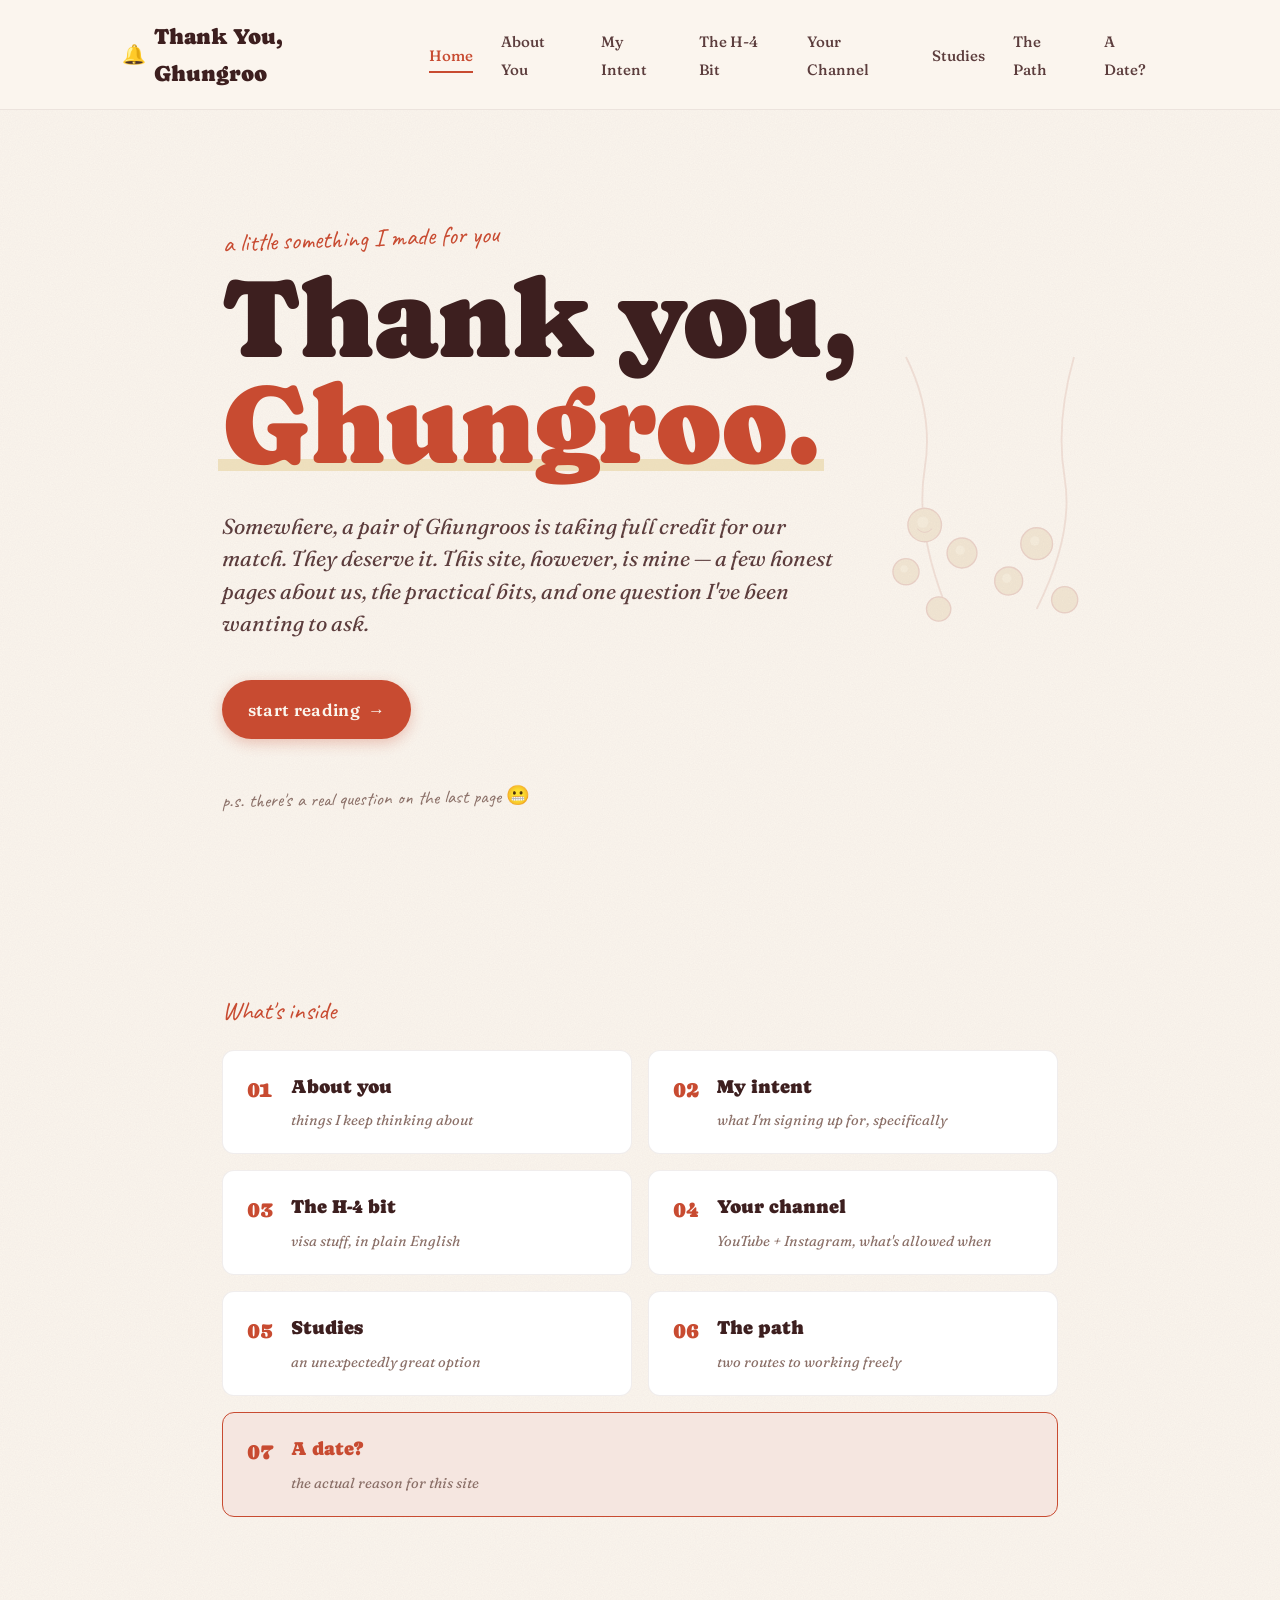
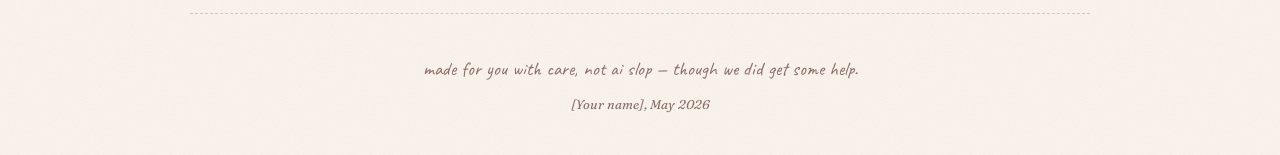
==== index.html @ a049e637 "first commit" ====
<!DOCTYPE html>
<html lang="en">
<head>
  <meta charset="UTF-8" />
  <meta name="viewport" content="width=device-width, initial-scale=1.0" />
  <title>Thank You, Ghungroo</title>
  <meta name="description" content="A little something for you, made with care." />
  <link rel="preconnect" href="https://fonts.googleapis.com" />
  <link rel="preconnect" href="https://fonts.gstatic.com" crossorigin />
  <link href="https://fonts.googleapis.com/css2?family=Caprasimo&family=Fraunces:opsz,wght@9..144,300;9..144,400;9..144,500;9..144,600&family=Caveat:wght@400;600&display=swap" rel="stylesheet" />
  <link rel="stylesheet" href="assets/styles.css" />
  <style>
    /* Hero — only used on home page */
    .hero {
      position: relative;
      min-height: calc(100vh - 70px);
      display: flex;
      flex-direction: column;
      justify-content: center;
      padding: 4rem 2rem 6rem;
      max-width: var(--max-w);
      margin: 0 auto;
      overflow: hidden;
    }
    .hero-eyebrow {
      font-family: var(--font-hand);
      color: var(--terracotta);
      font-size: 1.6rem;
      margin-bottom: 1rem;
      transform: rotate(-2deg);
      display: inline-block;
    }
    .hero h1 {
      font-size: clamp(3rem, 9vw, 7rem);
      line-height: 0.95;
      margin-bottom: 2rem;
      color: var(--ink);
    }
    .hero h1 .accent {
      color: var(--terracotta);
      display: inline-block;
      position: relative;
    }
    .hero h1 .accent::after {
      content: "";
      position: absolute;
      left: -4px; right: -4px;
      bottom: 8px;
      height: 12px;
      background: var(--gold-light);
      z-index: -1;
      opacity: 0.6;
    }
    .hero-lead {
      font-family: var(--font-body);
      font-size: 1.35rem;
      color: var(--ink-soft);
      max-width: 620px;
      font-style: italic;
      line-height: 1.5;
      margin-bottom: 2.5rem;
      font-variation-settings: "opsz" 24;
    }

    .ghungroo-art {
      position: absolute;
      top: 50%;
      right: -40px;
      transform: translateY(-50%);
      width: 280px;
      opacity: 0.18;
      pointer-events: none;
      z-index: -1;
    }

    .hero-cta {
      display: inline-flex;
      align-items: center;
      gap: 0.5rem;
      background: var(--terracotta);
      color: var(--paper);
      padding: 0.95rem 1.6rem;
      border-radius: 999px;
      font-family: var(--font-body);
      font-weight: 600;
      letter-spacing: 0.02em;
      border: none;
      transition: all 0.3s ease;
      box-shadow: 0 4px 14px rgba(200, 75, 49, 0.3);
    }
    .hero-cta:hover {
      background: var(--terracotta-deep);
      transform: translateY(-2px);
      box-shadow: 0 6px 20px rgba(200, 75, 49, 0.4);
      color: var(--paper);
    }
    .hero-cta .arrow { transition: transform 0.3s ease; }
    .hero-cta:hover .arrow { transform: translateX(4px); }

    .hero-note {
      margin-top: 2.5rem;
      font-family: var(--font-hand);
      font-size: 1.2rem;
      color: var(--ink-muted);
      transform: rotate(-1deg);
      display: inline-block;
    }

    .table-of-contents {
      max-width: var(--max-w);
      margin: 2rem auto 6rem;
      padding: 0 2rem;
    }
    .toc-title {
      font-family: var(--font-hand);
      font-size: 1.6rem;
      color: var(--terracotta);
      margin-bottom: 1.5rem;
    }
    .toc-grid {
      display: grid;
      grid-template-columns: repeat(2, 1fr);
      gap: 1rem;
    }
    .toc-item {
      background: white;
      border: 1px solid rgba(61, 31, 31, 0.08);
      border-radius: var(--radius);
      padding: 1.25rem 1.5rem;
      display: flex;
      align-items: flex-start;
      gap: 1rem;
      color: var(--ink);
      transition: all 0.2s ease;
    }
    .toc-item:hover {
      border-color: var(--terracotta);
      transform: translateY(-2px);
      box-shadow: 0 6px 18px var(--shadow);
      color: var(--ink);
    }
    .toc-num {
      font-family: var(--font-display);
      font-size: 1.4rem;
      color: var(--terracotta);
      min-width: 28px;
    }
    .toc-title-item {
      font-family: var(--font-display);
      font-size: 1.2rem;
      color: var(--ink);
      margin-bottom: 0.2rem;
      display: block;
    }
    .toc-sub {
      font-family: var(--font-body);
      font-size: 0.9rem;
      color: var(--ink-muted);
      font-style: italic;
    }

    @media (max-width: 768px) {
      .toc-grid { grid-template-columns: 1fr; }
      .ghungroo-art { width: 180px; right: -60px; opacity: 0.12; }
    }
    @media (max-width: 480px) {
      .toc-grid > a:last-child { grid-column: span 1 !important; }
    }
  </style>
</head>
<body>

  <!-- Nav -->
  <nav class="nav">
    <div class="nav-inner">
      <a href="index.html" class="nav-logo">
        <span class="bell">🔔</span>
        <span>Thank You, Ghungroo</span>
      </a>
      <button class="nav-toggle" aria-label="Toggle menu">☰</button>
      <ul class="nav-links">
        <li><a href="index.html">Home</a></li>
        <li><a href="pages/about-you.html">About You</a></li>
        <li><a href="pages/my-intent.html">My Intent</a></li>
        <li><a href="pages/visa.html">The H-4 Bit</a></li>
        <li><a href="pages/your-channel.html">Your Channel</a></li>
        <li><a href="pages/studies.html">Studies</a></li>
        <li><a href="pages/the-path.html">The Path</a></li>
        <li><a href="pages/date.html">A Date?</a></li>
      </ul>
    </div>
  </nav>

  <!-- Hero -->
  <section class="hero">
    <!-- Decorative ghungroo SVG illustration -->
    <svg class="ghungroo-art" viewBox="0 0 300 400" xmlns="http://www.w3.org/2000/svg" aria-hidden="true">
      <!-- String -->
      <path d="M 60 20 Q 90 80, 80 140 T 100 280" fill="none" stroke="#9F3520" stroke-width="2" opacity="0.6" />
      <path d="M 240 20 Q 220 90, 230 150 T 200 290" fill="none" stroke="#9F3520" stroke-width="2" opacity="0.6" />
      <!-- Bells cluster -->
      <g transform="translate(80, 200)">
        <circle cx="0" cy="0" r="18" fill="#C9A461" stroke="#9F3520" stroke-width="1.5" />
        <circle cx="-2" cy="-3" r="6" fill="#E8D4A0" opacity="0.7" />
        <path d="M -8 4 Q 0 12, 8 4" fill="none" stroke="#9F3520" stroke-width="1" />
      </g>
      <g transform="translate(120, 230)">
        <circle cx="0" cy="0" r="16" fill="#C9A461" stroke="#9F3520" stroke-width="1.5" />
        <circle cx="-2" cy="-3" r="5" fill="#E8D4A0" opacity="0.7" />
      </g>
      <g transform="translate(60, 250)">
        <circle cx="0" cy="0" r="14" fill="#C9A461" stroke="#9F3520" stroke-width="1.5" />
        <circle cx="-2" cy="-3" r="4" fill="#E8D4A0" opacity="0.7" />
      </g>
      <g transform="translate(200, 220)">
        <circle cx="0" cy="0" r="17" fill="#C9A461" stroke="#9F3520" stroke-width="1.5" />
        <circle cx="-2" cy="-3" r="5" fill="#E8D4A0" opacity="0.7" />
      </g>
      <g transform="translate(170, 260)">
        <circle cx="0" cy="0" r="15" fill="#C9A461" stroke="#9F3520" stroke-width="1.5" />
        <circle cx="-2" cy="-3" r="5" fill="#E8D4A0" opacity="0.7" />
      </g>
      <g transform="translate(230, 280)">
        <circle cx="0" cy="0" r="14" fill="#C9A461" stroke="#9F3520" stroke-width="1.5" />
      </g>
      <g transform="translate(95, 290)">
        <circle cx="0" cy="0" r="13" fill="#C9A461" stroke="#9F3520" stroke-width="1.5" />
      </g>
    </svg>

    <span class="hero-eyebrow">a little something I made for you</span>
    <h1>
      Thank you,<br />
      <span class="accent">Ghungroo.</span>
    </h1>
    <p class="hero-lead">
      Somewhere, a pair of Ghungroos is taking full credit for our match. They deserve it.
      This site, however, is mine — a few honest pages about us, the practical bits, and one
      question I've been wanting to ask.
    </p>

    <div>
      <a href="pages/about-you.html" class="hero-cta">
        start reading <span class="arrow">→</span>
      </a>
    </div>

    <span class="hero-note">p.s. there's a real question on the last page 😬</span>
  </section>

  <!-- Table of contents -->
  <section class="table-of-contents">
    <h2 class="toc-title">What's inside</h2>
    <div class="toc-grid">
      <a href="pages/about-you.html" class="toc-item">
        <span class="toc-num">01</span>
        <div>
          <span class="toc-title-item">About you</span>
          <span class="toc-sub">things I keep thinking about</span>
        </div>
      </a>
      <a href="pages/my-intent.html" class="toc-item">
        <span class="toc-num">02</span>
        <div>
          <span class="toc-title-item">My intent</span>
          <span class="toc-sub">what I'm signing up for, specifically</span>
        </div>
      </a>
      <a href="pages/visa.html" class="toc-item">
        <span class="toc-num">03</span>
        <div>
          <span class="toc-title-item">The H-4 bit</span>
          <span class="toc-sub">visa stuff, in plain English</span>
        </div>
      </a>
      <a href="pages/your-channel.html" class="toc-item">
        <span class="toc-num">04</span>
        <div>
          <span class="toc-title-item">Your channel</span>
          <span class="toc-sub">YouTube + Instagram, what's allowed when</span>
        </div>
      </a>
      <a href="pages/studies.html" class="toc-item">
        <span class="toc-num">05</span>
        <div>
          <span class="toc-title-item">Studies</span>
          <span class="toc-sub">an unexpectedly great option</span>
        </div>
      </a>
      <a href="pages/the-path.html" class="toc-item">
        <span class="toc-num">06</span>
        <div>
          <span class="toc-title-item">The path</span>
          <span class="toc-sub">two routes to working freely</span>
        </div>
      </a>
      <a href="pages/date.html" class="toc-item" style="grid-column: span 2; background: var(--rose-pale); border-color: var(--terracotta);">
        <span class="toc-num" style="color: var(--terracotta);">07</span>
        <div>
          <span class="toc-title-item" style="color: var(--terracotta);">A date?</span>
          <span class="toc-sub">the actual reason for this site</span>
        </div>
      </a>
    </div>
  </section>

  <footer class="foot">
    <p>made for you with care, not ai slop &mdash; though we did get some help.</p>
    <p class="small">[Your name], May 2026</p>
  </footer>

  <script src="assets/script.js"></script>
</body>
</html>
---- assets/styles.css ----
/* ============================================================
   THANK YOU GHUNGROO - SHARED DESIGN SYSTEM
   Notion-meets-love-letter aesthetic
   ============================================================ */

:root {
  /* Palette */
  --paper: #FBF6EE;
  --paper-warm: #F4EBDA;
  --ink: #3D1F1F;
  --ink-soft: #5C3D3D;
  --ink-muted: #8B7068;
  --terracotta: #C84B31;
  --terracotta-deep: #9F3520;
  --sage: #7B9971;
  --gold: #C9A461;
  --gold-light: #E8D4A0;
  --rose-pale: #F5E6E0;
  --shadow: rgba(61, 31, 31, 0.08);
  --shadow-strong: rgba(61, 31, 31, 0.15);

  /* Typography */
  --font-display: 'Caprasimo', Georgia, serif;
  --font-body: 'Fraunces', Georgia, serif;
  --font-hand: 'Caveat', cursive;
  --font-mono: 'JetBrains Mono', monospace;

  /* Spacing scale */
  --space-1: 0.25rem;
  --space-2: 0.5rem;
  --space-3: 1rem;
  --space-4: 1.5rem;
  --space-5: 2rem;
  --space-6: 3rem;
  --space-7: 4rem;
  --space-8: 6rem;

  /* Layout */
  --max-w: 900px;
  --max-w-wide: 1100px;
  --radius: 12px;
  --radius-sm: 6px;
}

/* ============================================================
   BASE
   ============================================================ */
* {
  margin: 0;
  padding: 0;
  box-sizing: border-box;
}

html {
  scroll-behavior: smooth;
}

body {
  font-family: var(--font-body);
  font-variation-settings: "opsz" 14, "SOFT" 50;
  background: var(--paper);
  color: var(--ink);
  line-height: 1.65;
  font-size: 17px;
  min-height: 100vh;
  /* Subtle paper texture using SVG noise */
  background-image:
    url("data:image/svg+xml,%3Csvg viewBox='0 0 200 200' xmlns='http://www.w3.org/2000/svg'%3E%3Cfilter id='n'%3E%3CfeTurbulence type='fractalNoise' baseFrequency='0.85' numOctaves='2' stitchTiles='stitch'/%3E%3CfeColorMatrix values='0 0 0 0 0.24 0 0 0 0 0.12 0 0 0 0 0.12 0 0 0 0.06 0'/%3E%3C/filter%3E%3Crect width='100%25' height='100%25' filter='url(%23n)'/%3E%3C/svg%3E");
  background-size: 200px;
}

::selection {
  background: var(--gold-light);
  color: var(--ink);
}

a {
  color: var(--terracotta);
  text-decoration: none;
  border-bottom: 1px solid currentColor;
  transition: color 0.2s ease;
}
a:hover { color: var(--terracotta-deep); }

/* ============================================================
   NAVIGATION
   ============================================================ */
.nav {
  position: sticky;
  top: 0;
  z-index: 100;
  background: rgba(251, 246, 238, 0.92);
  backdrop-filter: blur(8px);
  -webkit-backdrop-filter: blur(8px);
  border-bottom: 1px solid rgba(61, 31, 31, 0.08);
}

.nav-inner {
  max-width: var(--max-w-wide);
  margin: 0 auto;
  padding: 1.1rem 2rem;
  display: flex;
  align-items: center;
  justify-content: space-between;
  gap: 2rem;
}

.nav-logo {
  font-family: var(--font-display);
  font-size: 1.4rem;
  color: var(--ink);
  border: none;
  display: flex;
  align-items: center;
  gap: 0.5rem;
}

.nav-logo .bell {
  display: inline-block;
  font-size: 1.2rem;
  transform-origin: top center;
  transition: transform 0.3s ease;
}

.nav-logo:hover .bell {
  animation: jingle 0.6s ease-in-out;
}

@keyframes jingle {
  0%, 100% { transform: rotate(0deg); }
  20% { transform: rotate(-15deg); }
  40% { transform: rotate(12deg); }
  60% { transform: rotate(-8deg); }
  80% { transform: rotate(5deg); }
}

.nav-links {
  display: flex;
  gap: 1.75rem;
  list-style: none;
  align-items: center;
}

.nav-links a {
  font-family: var(--font-body);
  font-size: 0.94rem;
  color: var(--ink-soft);
  border: none;
  padding: 0.3rem 0;
  position: relative;
  transition: color 0.2s ease;
  font-weight: 500;
}

.nav-links a::after {
  content: "";
  position: absolute;
  left: 0; right: 0; bottom: -4px;
  height: 2px;
  background: var(--terracotta);
  transform: scaleX(0);
  transform-origin: left;
  transition: transform 0.3s ease;
}

.nav-links a:hover { color: var(--ink); }
.nav-links a:hover::after,
.nav-links a.active::after {
  transform: scaleX(1);
}
.nav-links a.active { color: var(--terracotta); }

/* Mobile nav toggle */
.nav-toggle {
  display: none;
  background: none;
  border: none;
  cursor: pointer;
  padding: 0.5rem;
  color: var(--ink);
}

/* ============================================================
   LAYOUT WRAPPERS
   ============================================================ */
.page {
  max-width: var(--max-w);
  margin: 0 auto;
  padding: 4rem 2rem 6rem;
  animation: fadeUp 0.7s ease-out;
}

.page-wide {
  max-width: var(--max-w-wide);
}

@keyframes fadeUp {
  from { opacity: 0; transform: translateY(20px); }
  to { opacity: 1; transform: translateY(0); }
}

/* ============================================================
   TYPOGRAPHY
   ============================================================ */
h1, h2, h3, h4 {
  font-family: var(--font-display);
  color: var(--ink);
  font-weight: 400;
  line-height: 1.15;
  letter-spacing: -0.01em;
}

h1 {
  font-size: clamp(2.8rem, 6vw, 4.5rem);
  margin-bottom: 1.5rem;
}

h2 {
  font-size: clamp(2rem, 4vw, 2.8rem);
  margin: 3.5rem 0 1.25rem;
}

h3 {
  font-size: 1.5rem;
  margin: 2rem 0 0.75rem;
  font-family: var(--font-body);
  font-weight: 600;
  font-variation-settings: "opsz" 24;
}

p {
  margin-bottom: 1.2rem;
  color: var(--ink-soft);
}

.eyebrow {
  font-family: var(--font-body);
  text-transform: uppercase;
  letter-spacing: 0.18em;
  font-size: 0.78rem;
  font-weight: 600;
  color: var(--terracotta);
  margin-bottom: 1rem;
  display: inline-block;
}

.subtitle {
  font-family: var(--font-body);
  font-size: 1.25rem;
  color: var(--ink-soft);
  font-style: italic;
  font-variation-settings: "opsz" 20;
  line-height: 1.5;
  margin-bottom: 2rem;
}

.handwritten {
  font-family: var(--font-hand);
  font-size: 1.5rem;
  color: var(--terracotta);
  line-height: 1.3;
}

/* ============================================================
   STICKY NOTE — hand-written annotation
   ============================================================ */
.sticky-note {
  background: var(--gold-light);
  background-image: linear-gradient(135deg, #F1DCA6 0%, #E8D4A0 100%);
  padding: 1.25rem 1.5rem;
  font-family: var(--font-hand);
  font-size: 1.35rem;
  color: var(--ink);
  line-height: 1.4;
  box-shadow:
    0 1px 1px var(--shadow),
    0 4px 12px var(--shadow);
  position: relative;
  transform: rotate(-1.2deg);
  margin: 2rem 0;
  max-width: 480px;
}

.sticky-note.right { transform: rotate(1.2deg); margin-left: auto; }
.sticky-note.pink { background-image: linear-gradient(135deg, #F8D9CE 0%, #F5C7B6 100%); }
.sticky-note.sage { background-image: linear-gradient(135deg, #C9DBC2 0%, #B5CBAC 100%); }

.sticky-note::before {
  content: "";
  position: absolute;
  top: -8px;
  left: 50%;
  transform: translateX(-50%) rotate(-3deg);
  width: 40px;
  height: 14px;
  background: rgba(200, 75, 49, 0.25);
  border: 1px solid rgba(200, 75, 49, 0.3);
  border-radius: 2px;
}

/* ============================================================
   CARDS
   ============================================================ */
.card {
  background: white;
  border: 1px solid rgba(61, 31, 31, 0.08);
  border-radius: var(--radius);
  padding: 1.75rem;
  box-shadow: 0 1px 2px var(--shadow);
  transition: transform 0.3s ease, box-shadow 0.3s ease;
}

.card:hover {
  transform: translateY(-3px);
  box-shadow: 0 6px 20px var(--shadow);
}

.card-grid {
  display: grid;
  gap: 1.25rem;
  margin: 2rem 0;
}

.card-grid.cols-2 { grid-template-columns: repeat(2, 1fr); }
.card-grid.cols-3 { grid-template-columns: repeat(3, 1fr); }

.card-num {
  display: inline-flex;
  align-items: center;
  justify-content: center;
  width: 32px;
  height: 32px;
  border-radius: 50%;
  background: var(--terracotta);
  color: var(--paper);
  font-family: var(--font-body);
  font-weight: 600;
  font-size: 0.85rem;
  margin-bottom: 0.75rem;
}

.card h3 {
  margin-top: 0;
  margin-bottom: 0.5rem;
  color: var(--ink);
}

.card p {
  margin-bottom: 0;
  font-size: 0.96rem;
  color: var(--ink-soft);
}

/* ============================================================
   CALLOUT BOX
   ============================================================ */
.callout {
  background: var(--rose-pale);
  border-left: 4px solid var(--terracotta);
  padding: 1.25rem 1.5rem;
  border-radius: 0 var(--radius-sm) var(--radius-sm) 0;
  margin: 2rem 0;
}

.callout.sage {
  background: #E8F0E3;
  border-left-color: var(--sage);
}

.callout.gold {
  background: #FAF1DC;
  border-left-color: var(--gold);
}

.callout p:last-child { margin-bottom: 0; }

/* ============================================================
   TABLE-LIKE INFO ROW
   ============================================================ */
.info-row {
  display: grid;
  grid-template-columns: 200px 1fr;
  gap: 1.5rem;
  padding: 1.25rem 0;
  border-bottom: 1px dashed rgba(61, 31, 31, 0.15);
}

.info-row:last-child { border-bottom: none; }

.info-row .label {
  font-family: var(--font-body);
  font-weight: 600;
  color: var(--ink);
  font-size: 0.95rem;
}

.info-row .value {
  color: var(--ink-soft);
}

/* ============================================================
   PHASE BLOCKS (for YouTube plan, paths, etc.)
   ============================================================ */
.phase {
  background: white;
  border: 1px solid rgba(61, 31, 31, 0.1);
  border-radius: var(--radius);
  overflow: hidden;
  margin: 1.25rem 0;
}

.phase-header {
  padding: 0.85rem 1.5rem;
  font-family: var(--font-body);
  font-weight: 600;
  letter-spacing: 0.05em;
  text-transform: uppercase;
  font-size: 0.85rem;
  color: white;
}

.phase-header.now { background: var(--terracotta); }
.phase-header.unlock { background: var(--sage); }
.phase-header.future { background: var(--gold); color: var(--ink); }

.phase-body {
  padding: 1.5rem;
}

.phase-body h4 {
  font-family: var(--font-display);
  font-size: 1.3rem;
  margin-bottom: 0.75rem;
  color: var(--ink);
}

.phase-body ul {
  list-style: none;
  padding-left: 0;
}

.phase-body li {
  padding: 0.4rem 0 0.4rem 1.5rem;
  position: relative;
  color: var(--ink-soft);
  font-size: 0.96rem;
}

.phase-body li::before {
  content: "→";
  position: absolute;
  left: 0;
  color: var(--terracotta);
  font-weight: bold;
}

/* ============================================================
   TIMELINE
   ============================================================ */
.timeline {
  display: grid;
  grid-template-columns: repeat(4, 1fr);
  gap: 0.6rem;
  margin: 2rem 0;
  position: relative;
}

.timeline-step {
  background: white;
  border: 1px solid rgba(61, 31, 31, 0.1);
  border-radius: var(--radius-sm);
  padding: 1rem;
  text-align: center;
  position: relative;
}

.timeline-step .stage {
  font-family: var(--font-display);
  font-size: 1.05rem;
  color: var(--terracotta);
  margin-bottom: 0.25rem;
}

.timeline-step .meta {
  font-family: var(--font-body);
  font-size: 0.8rem;
  color: var(--ink-muted);
  font-style: italic;
}

.timeline-step:not(:last-child)::after {
  content: "→";
  position: absolute;
  top: 50%;
  right: -0.9rem;
  transform: translateY(-50%);
  color: var(--terracotta);
  font-weight: bold;
  z-index: 1;
}

/* ============================================================
   FOOTER
   ============================================================ */
.foot {
  max-width: var(--max-w);
  margin: 5rem auto 0;
  padding: 2.5rem 2rem;
  border-top: 1px dashed rgba(61, 31, 31, 0.2);
  text-align: center;
}

.foot p {
  font-family: var(--font-hand);
  font-size: 1.2rem;
  color: var(--ink-muted);
  margin: 0;
}

.foot .small {
  font-family: var(--font-body);
  font-size: 0.8rem;
  font-style: italic;
  margin-top: 0.5rem;
}

/* ============================================================
   PAGE NAV (next / prev at bottom of each page)
   ============================================================ */
.page-nav {
  display: flex;
  justify-content: space-between;
  gap: 1rem;
  margin-top: 5rem;
  padding-top: 2.5rem;
  border-top: 1px solid rgba(61, 31, 31, 0.1);
}

.page-nav a {
  flex: 1;
  border: 1px solid rgba(61, 31, 31, 0.15);
  border-radius: var(--radius);
  padding: 1rem 1.25rem;
  background: white;
  color: var(--ink-soft);
  transition: all 0.2s ease;
  max-width: 48%;
}

.page-nav a:hover {
  border-color: var(--terracotta);
  color: var(--terracotta);
  transform: translateY(-2px);
  box-shadow: 0 4px 12px var(--shadow);
}

.page-nav a.next { text-align: right; margin-left: auto; }

.page-nav .dir {
  display: block;
  font-family: var(--font-body);
  text-transform: uppercase;
  letter-spacing: 0.1em;
  font-size: 0.72rem;
  color: var(--ink-muted);
  margin-bottom: 0.25rem;
}

.page-nav .title {
  font-family: var(--font-display);
  font-size: 1.15rem;
  color: var(--ink);
}

/* ============================================================
   ILLUSTRATIONS
   ============================================================ */
.illustration {
  display: block;
  margin: 0 auto;
  max-width: 100%;
}

.illustration-floating {
  position: absolute;
  pointer-events: none;
  opacity: 0.85;
}

/* ============================================================
   RESPONSIVE
   ============================================================ */
@media (max-width: 768px) {
  body { font-size: 16px; }

  .page { padding: 2.5rem 1.25rem 4rem; }

  .nav-inner { padding: 0.9rem 1.25rem; }

  .nav-links {
    display: none;
    position: absolute;
    top: 100%; left: 0; right: 0;
    background: var(--paper);
    flex-direction: column;
    padding: 1.5rem;
    gap: 1.25rem;
    border-bottom: 1px solid rgba(61, 31, 31, 0.1);
  }

  .nav-links.open { display: flex; }
  .nav-toggle { display: block; }

  .card-grid.cols-2,
  .card-grid.cols-3 { grid-template-columns: 1fr; }

  .info-row { grid-template-columns: 1fr; gap: 0.25rem; }

  .timeline { grid-template-columns: 1fr; }
  .timeline-step:not(:last-child)::after {
    content: "↓";
    top: auto; bottom: -0.9rem;
    right: 50%;
    transform: translateX(50%);
  }

  .page-nav { flex-direction: column; }
  .page-nav a { max-width: 100%; }
  .page-nav a.next { text-align: left; }
}
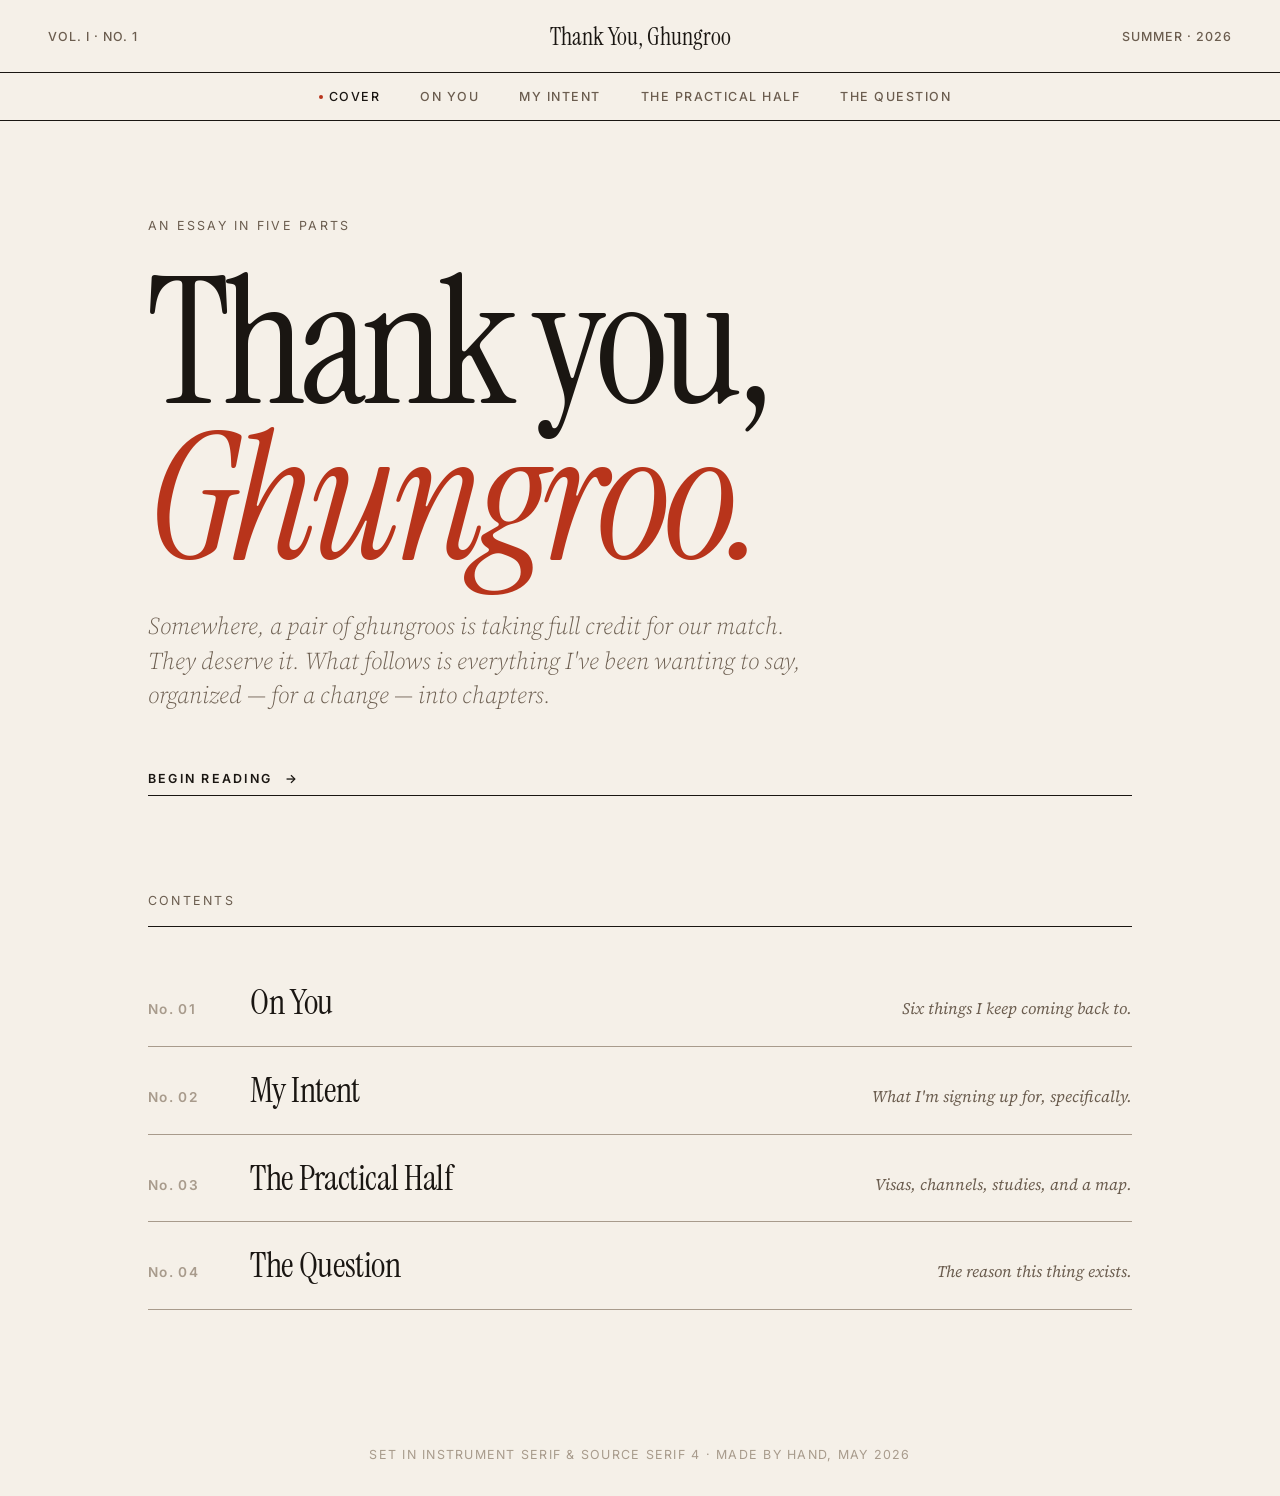
==== commit c4f55817: "updated the website" ====
--- a/index.html
+++ b/index.html
@@ -3,311 +3,78 @@
 <head>
   <meta charset="UTF-8" />
   <meta name="viewport" content="width=device-width, initial-scale=1.0" />
-  <title>Thank You, Ghungroo</title>
-  <meta name="description" content="A little something for you, made with care." />
+  <title>Thank You, Ghungroo · No. 01</title>
+  <meta name="description" content="An essay in five parts. Made for you, by me." />
   <link rel="preconnect" href="https://fonts.googleapis.com" />
   <link rel="preconnect" href="https://fonts.gstatic.com" crossorigin />
-  <link href="https://fonts.googleapis.com/css2?family=Caprasimo&family=Fraunces:opsz,wght@9..144,300;9..144,400;9..144,500;9..144,600&family=Caveat:wght@400;600&display=swap" rel="stylesheet" />
+  <link href="https://fonts.googleapis.com/css2?family=Instrument+Serif:ital@0;1&family=Source+Serif+4:ital,opsz,wght@0,8..60,300;0,8..60,400;0,8..60,500;0,8..60,600;0,8..60,700;1,8..60,300;1,8..60,400&family=Inter:wght@400;500;600;700&display=swap" rel="stylesheet" />
   <link rel="stylesheet" href="assets/styles.css" />
-  <style>
-    /* Hero — only used on home page */
-    .hero {
-      position: relative;
-      min-height: calc(100vh - 70px);
-      display: flex;
-      flex-direction: column;
-      justify-content: center;
-      padding: 4rem 2rem 6rem;
-      max-width: var(--max-w);
-      margin: 0 auto;
-      overflow: hidden;
-    }
-    .hero-eyebrow {
-      font-family: var(--font-hand);
-      color: var(--terracotta);
-      font-size: 1.6rem;
-      margin-bottom: 1rem;
-      transform: rotate(-2deg);
-      display: inline-block;
-    }
-    .hero h1 {
-      font-size: clamp(3rem, 9vw, 7rem);
-      line-height: 0.95;
-      margin-bottom: 2rem;
-      color: var(--ink);
-    }
-    .hero h1 .accent {
-      color: var(--terracotta);
-      display: inline-block;
-      position: relative;
-    }
-    .hero h1 .accent::after {
-      content: "";
-      position: absolute;
-      left: -4px; right: -4px;
-      bottom: 8px;
-      height: 12px;
-      background: var(--gold-light);
-      z-index: -1;
-      opacity: 0.6;
-    }
-    .hero-lead {
-      font-family: var(--font-body);
-      font-size: 1.35rem;
-      color: var(--ink-soft);
-      max-width: 620px;
-      font-style: italic;
-      line-height: 1.5;
-      margin-bottom: 2.5rem;
-      font-variation-settings: "opsz" 24;
-    }
-
-    .ghungroo-art {
-      position: absolute;
-      top: 50%;
-      right: -40px;
-      transform: translateY(-50%);
-      width: 280px;
-      opacity: 0.18;
-      pointer-events: none;
-      z-index: -1;
-    }
-
-    .hero-cta {
-      display: inline-flex;
-      align-items: center;
-      gap: 0.5rem;
-      background: var(--terracotta);
-      color: var(--paper);
-      padding: 0.95rem 1.6rem;
-      border-radius: 999px;
-      font-family: var(--font-body);
-      font-weight: 600;
-      letter-spacing: 0.02em;
-      border: none;
-      transition: all 0.3s ease;
-      box-shadow: 0 4px 14px rgba(200, 75, 49, 0.3);
-    }
-    .hero-cta:hover {
-      background: var(--terracotta-deep);
-      transform: translateY(-2px);
-      box-shadow: 0 6px 20px rgba(200, 75, 49, 0.4);
-      color: var(--paper);
-    }
-    .hero-cta .arrow { transition: transform 0.3s ease; }
-    .hero-cta:hover .arrow { transform: translateX(4px); }
-
-    .hero-note {
-      margin-top: 2.5rem;
-      font-family: var(--font-hand);
-      font-size: 1.2rem;
-      color: var(--ink-muted);
-      transform: rotate(-1deg);
-      display: inline-block;
-    }
-
-    .table-of-contents {
-      max-width: var(--max-w);
-      margin: 2rem auto 6rem;
-      padding: 0 2rem;
-    }
-    .toc-title {
-      font-family: var(--font-hand);
-      font-size: 1.6rem;
-      color: var(--terracotta);
-      margin-bottom: 1.5rem;
-    }
-    .toc-grid {
-      display: grid;
-      grid-template-columns: repeat(2, 1fr);
-      gap: 1rem;
-    }
-    .toc-item {
-      background: white;
-      border: 1px solid rgba(61, 31, 31, 0.08);
-      border-radius: var(--radius);
-      padding: 1.25rem 1.5rem;
-      display: flex;
-      align-items: flex-start;
-      gap: 1rem;
-      color: var(--ink);
-      transition: all 0.2s ease;
-    }
-    .toc-item:hover {
-      border-color: var(--terracotta);
-      transform: translateY(-2px);
-      box-shadow: 0 6px 18px var(--shadow);
-      color: var(--ink);
-    }
-    .toc-num {
-      font-family: var(--font-display);
-      font-size: 1.4rem;
-      color: var(--terracotta);
-      min-width: 28px;
-    }
-    .toc-title-item {
-      font-family: var(--font-display);
-      font-size: 1.2rem;
-      color: var(--ink);
-      margin-bottom: 0.2rem;
-      display: block;
-    }
-    .toc-sub {
-      font-family: var(--font-body);
-      font-size: 0.9rem;
-      color: var(--ink-muted);
-      font-style: italic;
-    }
-
-    @media (max-width: 768px) {
-      .toc-grid { grid-template-columns: 1fr; }
-      .ghungroo-art { width: 180px; right: -60px; opacity: 0.12; }
-    }
-    @media (max-width: 480px) {
-      .toc-grid > a:last-child { grid-column: span 1 !important; }
-    }
-  </style>
 </head>
 <body>
 
-  <!-- Nav -->
+  <header class="masthead">
+    <div class="left">Vol. I · No. 1</div>
+    <a href="index.html" class="title">Thank You, Ghungroo</a>
+    <div class="right">Summer · 2026</div>
+  </header>
+
   <nav class="nav">
-    <div class="nav-inner">
-      <a href="index.html" class="nav-logo">
-        <span class="bell">🔔</span>
-        <span>Thank You, Ghungroo</span>
-      </a>
-      <button class="nav-toggle" aria-label="Toggle menu">☰</button>
-      <ul class="nav-links">
-        <li><a href="index.html">Home</a></li>
-        <li><a href="pages/about-you.html">About You</a></li>
-        <li><a href="pages/my-intent.html">My Intent</a></li>
-        <li><a href="pages/visa.html">The H-4 Bit</a></li>
-        <li><a href="pages/your-channel.html">Your Channel</a></li>
-        <li><a href="pages/studies.html">Studies</a></li>
-        <li><a href="pages/the-path.html">The Path</a></li>
-        <li><a href="pages/date.html">A Date?</a></li>
-      </ul>
-    </div>
+    <a href="index.html">Cover</a>
+    <a href="pages/about-you.html">On You</a>
+    <a href="pages/my-intent.html">My Intent</a>
+    <a href="pages/the-practical.html">The Practical Half</a>
+    <a href="pages/date.html">The Question</a>
   </nav>
 
-  <!-- Hero -->
-  <section class="hero">
-    <!-- Decorative ghungroo SVG illustration -->
-    <svg class="ghungroo-art" viewBox="0 0 300 400" xmlns="http://www.w3.org/2000/svg" aria-hidden="true">
-      <!-- String -->
-      <path d="M 60 20 Q 90 80, 80 140 T 100 280" fill="none" stroke="#9F3520" stroke-width="2" opacity="0.6" />
-      <path d="M 240 20 Q 220 90, 230 150 T 200 290" fill="none" stroke="#9F3520" stroke-width="2" opacity="0.6" />
-      <!-- Bells cluster -->
-      <g transform="translate(80, 200)">
-        <circle cx="0" cy="0" r="18" fill="#C9A461" stroke="#9F3520" stroke-width="1.5" />
-        <circle cx="-2" cy="-3" r="6" fill="#E8D4A0" opacity="0.7" />
-        <path d="M -8 4 Q 0 12, 8 4" fill="none" stroke="#9F3520" stroke-width="1" />
-      </g>
-      <g transform="translate(120, 230)">
-        <circle cx="0" cy="0" r="16" fill="#C9A461" stroke="#9F3520" stroke-width="1.5" />
-        <circle cx="-2" cy="-3" r="5" fill="#E8D4A0" opacity="0.7" />
-      </g>
-      <g transform="translate(60, 250)">
-        <circle cx="0" cy="0" r="14" fill="#C9A461" stroke="#9F3520" stroke-width="1.5" />
-        <circle cx="-2" cy="-3" r="4" fill="#E8D4A0" opacity="0.7" />
-      </g>
-      <g transform="translate(200, 220)">
-        <circle cx="0" cy="0" r="17" fill="#C9A461" stroke="#9F3520" stroke-width="1.5" />
-        <circle cx="-2" cy="-3" r="5" fill="#E8D4A0" opacity="0.7" />
-      </g>
-      <g transform="translate(170, 260)">
-        <circle cx="0" cy="0" r="15" fill="#C9A461" stroke="#9F3520" stroke-width="1.5" />
-        <circle cx="-2" cy="-3" r="5" fill="#E8D4A0" opacity="0.7" />
-      </g>
-      <g transform="translate(230, 280)">
-        <circle cx="0" cy="0" r="14" fill="#C9A461" stroke="#9F3520" stroke-width="1.5" />
-      </g>
-      <g transform="translate(95, 290)">
-        <circle cx="0" cy="0" r="13" fill="#C9A461" stroke="#9F3520" stroke-width="1.5" />
-      </g>
-    </svg>
-
-    <span class="hero-eyebrow">a little something I made for you</span>
-    <h1>
-      Thank you,<br />
-      <span class="accent">Ghungroo.</span>
-    </h1>
-    <p class="hero-lead">
-      Somewhere, a pair of Ghungroos is taking full credit for our match. They deserve it.
-      This site, however, is mine — a few honest pages about us, the practical bits, and one
-      question I've been wanting to ask.
+  <section class="cover">
+    <div class="issue">An Essay in Five Parts</div>
+    <h1>Thank you,<br/><span class="italic">Ghungroo.</span></h1>
+    <p class="deck">
+      Somewhere, a pair of ghungroos is taking full credit for our match. They deserve it.
+      What follows is everything I've been wanting to say, organized — for a change — into chapters.
     </p>
-
-    <div>
-      <a href="pages/about-you.html" class="hero-cta">
-        start reading <span class="arrow">→</span>
-      </a>
-    </div>
-
-    <span class="hero-note">p.s. there's a real question on the last page 😬</span>
+    <a href="pages/about-you.html" class="cta">
+      Begin reading <span>→</span>
+    </a>
   </section>
 
-  <!-- Table of contents -->
-  <section class="table-of-contents">
-    <h2 class="toc-title">What's inside</h2>
-    <div class="toc-grid">
-      <a href="pages/about-you.html" class="toc-item">
-        <span class="toc-num">01</span>
-        <div>
-          <span class="toc-title-item">About you</span>
-          <span class="toc-sub">things I keep thinking about</span>
-        </div>
-      </a>
-      <a href="pages/my-intent.html" class="toc-item">
-        <span class="toc-num">02</span>
-        <div>
-          <span class="toc-title-item">My intent</span>
-          <span class="toc-sub">what I'm signing up for, specifically</span>
-        </div>
-      </a>
-      <a href="pages/visa.html" class="toc-item">
-        <span class="toc-num">03</span>
-        <div>
-          <span class="toc-title-item">The H-4 bit</span>
-          <span class="toc-sub">visa stuff, in plain English</span>
-        </div>
-      </a>
-      <a href="pages/your-channel.html" class="toc-item">
-        <span class="toc-num">04</span>
-        <div>
-          <span class="toc-title-item">Your channel</span>
-          <span class="toc-sub">YouTube + Instagram, what's allowed when</span>
-        </div>
-      </a>
-      <a href="pages/studies.html" class="toc-item">
-        <span class="toc-num">05</span>
-        <div>
-          <span class="toc-title-item">Studies</span>
-          <span class="toc-sub">an unexpectedly great option</span>
-        </div>
-      </a>
-      <a href="pages/the-path.html" class="toc-item">
-        <span class="toc-num">06</span>
-        <div>
-          <span class="toc-title-item">The path</span>
-          <span class="toc-sub">two routes to working freely</span>
-        </div>
-      </a>
-      <a href="pages/date.html" class="toc-item" style="grid-column: span 2; background: var(--rose-pale); border-color: var(--terracotta);">
-        <span class="toc-num" style="color: var(--terracotta);">07</span>
-        <div>
-          <span class="toc-title-item" style="color: var(--terracotta);">A date?</span>
-          <span class="toc-sub">the actual reason for this site</span>
-        </div>
-      </a>
-    </div>
+  <section class="contents">
+    <div class="label">Contents</div>
+    <ol>
+      <li>
+        <a href="pages/about-you.html">
+          <span class="n">No. 01</span>
+          <span class="t">On You</span>
+          <span class="sub">Six things I keep coming back to.</span>
+        </a>
+      </li>
+      <li>
+        <a href="pages/my-intent.html">
+          <span class="n">No. 02</span>
+          <span class="t">My Intent</span>
+          <span class="sub">What I'm signing up for, specifically.</span>
+        </a>
+      </li>
+      <li>
+        <a href="pages/the-practical.html">
+          <span class="n">No. 03</span>
+          <span class="t">The Practical Half</span>
+          <span class="sub">Visas, channels, studies, and a map.</span>
+        </a>
+      </li>
+      <li>
+        <a href="pages/date.html">
+          <span class="n">No. 04</span>
+          <span class="t">The Question</span>
+          <span class="sub">The reason this thing exists.</span>
+        </a>
+      </li>
+    </ol>
   </section>
 
-  <footer class="foot">
-    <p>made for you with care, not ai slop &mdash; though we did get some help.</p>
-    <p class="small">[Your name], May 2026</p>
-  </footer>
+  <div class="colophon">
+    Set in Instrument Serif & Source Serif 4 · Made by hand, May 2026
+  </div>
 
   <script src="assets/script.js"></script>
 </body>
--- a/assets/styles.css
+++ b/assets/styles.css
@@ -1,630 +1,767 @@
 /* ============================================================
-   THANK YOU GHUNGROO - SHARED DESIGN SYSTEM
-   Notion-meets-love-letter aesthetic
-   ============================================================ */
-
+   THANK YOU GHUNGROO — Editorial
+   Typography-first design. Restraint over decoration.
+   ============================================================ */
+
+/* ============================================================
+   1. FOUNDATIONS
+   ============================================================ */
 :root {
-  /* Palette */
-  --paper: #FBF6EE;
-  --paper-warm: #F4EBDA;
-  --ink: #3D1F1F;
-  --ink-soft: #5C3D3D;
-  --ink-muted: #8B7068;
-  --terracotta: #C84B31;
-  --terracotta-deep: #9F3520;
-  --sage: #7B9971;
-  --gold: #C9A461;
-  --gold-light: #E8D4A0;
-  --rose-pale: #F5E6E0;
-  --shadow: rgba(61, 31, 31, 0.08);
-  --shadow-strong: rgba(61, 31, 31, 0.15);
+  /* Palette: ink, paper, one accent, that's it */
+  --paper: #F5F0E8;
+  --paper-2: #ECE5D8;
+  --ink: #1A1612;
+  --ink-2: #3D332A;
+  --ink-3: #6B5D4F;
+  --ink-4: #A89B8C;
+  --rule: #1A1612;
+  --accent: #B8341B;
 
   /* Typography */
-  --font-display: 'Caprasimo', Georgia, serif;
-  --font-body: 'Fraunces', Georgia, serif;
-  --font-hand: 'Caveat', cursive;
-  --font-mono: 'JetBrains Mono', monospace;
-
-  /* Spacing scale */
-  --space-1: 0.25rem;
-  --space-2: 0.5rem;
-  --space-3: 1rem;
-  --space-4: 1.5rem;
-  --space-5: 2rem;
-  --space-6: 3rem;
-  --space-7: 4rem;
-  --space-8: 6rem;
-
-  /* Layout */
-  --max-w: 900px;
-  --max-w-wide: 1100px;
-  --radius: 12px;
-  --radius-sm: 6px;
-}
-
-/* ============================================================
-   BASE
-   ============================================================ */
-* {
-  margin: 0;
-  padding: 0;
-  box-sizing: border-box;
-}
-
-html {
-  scroll-behavior: smooth;
-}
+  --serif: 'Source Serif 4', 'Charter', Georgia, serif;
+  --display: 'Instrument Serif', 'GT Sectra', Georgia, serif;
+  --sans: 'Inter', system-ui, sans-serif;
+
+  /* Spacing — magazine rhythm */
+  --gutter: clamp(1.5rem, 4vw, 3rem);
+  --column: min(680px, 92vw);
+  --column-wide: min(1080px, 96vw);
+
+  /* Type scale */
+  --t-mono: 0.78rem;
+  --t-body: 1.18rem;
+  --t-lead: 1.4rem;
+  --t-h3: 1.6rem;
+  --t-h2: clamp(2.2rem, 5vw, 3.5rem);
+  --t-h1: clamp(3.5rem, 9vw, 7rem);
+  --t-display: clamp(4.5rem, 14vw, 11rem);
+}
+
+* { margin: 0; padding: 0; box-sizing: border-box; }
+
+html { scroll-behavior: smooth; -webkit-font-smoothing: antialiased; }
 
 body {
-  font-family: var(--font-body);
-  font-variation-settings: "opsz" 14, "SOFT" 50;
+  font-family: var(--serif);
+  font-size: var(--t-body);
+  line-height: 1.55;
+  color: var(--ink);
   background: var(--paper);
-  color: var(--ink);
-  line-height: 1.65;
-  font-size: 17px;
-  min-height: 100vh;
-  /* Subtle paper texture using SVG noise */
-  background-image:
-    url("data:image/svg+xml,%3Csvg viewBox='0 0 200 200' xmlns='http://www.w3.org/2000/svg'%3E%3Cfilter id='n'%3E%3CfeTurbulence type='fractalNoise' baseFrequency='0.85' numOctaves='2' stitchTiles='stitch'/%3E%3CfeColorMatrix values='0 0 0 0 0.24 0 0 0 0 0.12 0 0 0 0 0.12 0 0 0 0.06 0'/%3E%3C/filter%3E%3Crect width='100%25' height='100%25' filter='url(%23n)'/%3E%3C/svg%3E");
-  background-size: 200px;
-}
-
-::selection {
-  background: var(--gold-light);
-  color: var(--ink);
-}
+  font-feature-settings: "kern", "liga", "onum";
+  font-variation-settings: "opsz" 14;
+  text-rendering: optimizeLegibility;
+}
+
+::selection { background: var(--accent); color: var(--paper); }
 
 a {
-  color: var(--terracotta);
+  color: inherit;
   text-decoration: none;
   border-bottom: 1px solid currentColor;
-  transition: color 0.2s ease;
-}
-a:hover { color: var(--terracotta-deep); }
-
-/* ============================================================
-   NAVIGATION
+  transition: color 0.2s ease, border-color 0.2s ease;
+}
+a:hover { color: var(--accent); border-bottom-color: var(--accent); }
+
+img, svg { display: block; max-width: 100%; }
+
+/* ============================================================
+   2. MASTHEAD (top bar — newspaper style)
+   ============================================================ */
+.masthead {
+  border-bottom: 1px solid var(--rule);
+  padding: 1.1rem var(--gutter);
+  display: grid;
+  grid-template-columns: 1fr auto 1fr;
+  align-items: center;
+  gap: 1rem;
+  font-family: var(--sans);
+  font-size: var(--t-mono);
+  letter-spacing: 0.08em;
+  text-transform: uppercase;
+}
+
+.masthead .left,
+.masthead .right {
+  color: var(--ink-3);
+  font-weight: 500;
+}
+.masthead .right { text-align: right; }
+
+.masthead .title {
+  font-family: var(--display);
+  text-transform: none;
+  letter-spacing: 0;
+  font-size: 1.5rem;
+  color: var(--ink);
+  border: none;
+  font-weight: 400;
+}
+.masthead .title:hover { color: var(--accent); }
+
+/* ============================================================
+   3. NAV (slim, secondary)
    ============================================================ */
 .nav {
+  border-bottom: 1px solid var(--rule);
+  padding: 0.85rem var(--gutter);
+  display: flex;
+  justify-content: center;
+  gap: 2.5rem;
+  font-family: var(--sans);
+  font-size: var(--t-mono);
+  letter-spacing: 0.12em;
+  text-transform: uppercase;
   position: sticky;
   top: 0;
-  z-index: 100;
-  background: rgba(251, 246, 238, 0.92);
+  background: rgba(245, 240, 232, 0.95);
   backdrop-filter: blur(8px);
-  -webkit-backdrop-filter: blur(8px);
-  border-bottom: 1px solid rgba(61, 31, 31, 0.08);
-}
-
-.nav-inner {
-  max-width: var(--max-w-wide);
+  z-index: 10;
+}
+
+.nav a {
+  color: var(--ink-3);
+  border: none;
+  font-weight: 500;
+  transition: color 0.2s ease;
+}
+.nav a:hover { color: var(--ink); }
+.nav a.active {
+  color: var(--ink);
+  position: relative;
+}
+.nav a.active::before {
+  content: "";
+  position: absolute;
+  left: -10px; top: 50%;
+  width: 4px; height: 4px;
+  background: var(--accent);
+  border-radius: 50%;
+  transform: translateY(-50%);
+}
+
+/* Mobile nav */
+@media (max-width: 720px) {
+  .nav {
+    gap: 1.25rem;
+    overflow-x: auto;
+    justify-content: flex-start;
+    -ms-overflow-style: none;
+    scrollbar-width: none;
+    padding: 0.85rem 1rem;
+  }
+  .nav::-webkit-scrollbar { display: none; }
+  .nav a { white-space: nowrap; flex-shrink: 0; }
+}
+
+/* ============================================================
+   4. ARTICLE LAYOUT
+   ============================================================ */
+article {
+  padding: clamp(3rem, 8vw, 6rem) var(--gutter) clamp(4rem, 10vw, 8rem);
+  max-width: var(--column-wide);
   margin: 0 auto;
-  padding: 1.1rem 2rem;
+}
+
+.article-header {
+  margin-bottom: clamp(3rem, 6vw, 5rem);
+}
+
+.kicker {
+  font-family: var(--sans);
+  font-size: var(--t-mono);
+  letter-spacing: 0.18em;
+  text-transform: uppercase;
+  color: var(--accent);
+  font-weight: 600;
+  margin-bottom: 1.5rem;
   display: flex;
   align-items: center;
+  gap: 1rem;
+}
+
+.kicker::before {
+  content: "";
+  display: inline-block;
+  width: 32px;
+  height: 1px;
+  background: var(--accent);
+}
+
+h1, h2, h3 {
+  font-family: var(--display);
+  font-weight: 400;
+  color: var(--ink);
+  letter-spacing: -0.02em;
+}
+
+h1 {
+  font-size: var(--t-h1);
+  line-height: 0.95;
+  margin-bottom: 2rem;
+  font-feature-settings: "kern", "liga", "ss01";
+}
+
+h1 em, h1 i { font-style: italic; }
+
+h2 {
+  font-size: var(--t-h2);
+  line-height: 1.05;
+  margin: clamp(3rem, 6vw, 5rem) 0 1.5rem;
+  letter-spacing: -0.015em;
+}
+
+h3 {
+  font-family: var(--serif);
+  font-weight: 600;
+  font-size: var(--t-h3);
+  line-height: 1.25;
+  margin: 2.5rem 0 1rem;
+  letter-spacing: -0.005em;
+  font-variation-settings: "opsz" 24;
+}
+
+p {
+  margin-bottom: 1.25rem;
+  color: var(--ink-2);
+  max-width: var(--column);
+}
+
+.deck {
+  font-family: var(--serif);
+  font-style: italic;
+  font-size: var(--t-lead);
+  line-height: 1.45;
+  color: var(--ink-3);
+  font-weight: 300;
+  max-width: 620px;
+  font-variation-settings: "opsz" 32;
+}
+
+/* Drop cap for first paragraph of an article */
+.body-text > p:first-of-type::first-letter {
+  font-family: var(--display);
+  font-size: 5.5rem;
+  line-height: 0.85;
+  float: left;
+  padding: 0.4rem 0.8rem 0 0;
+  color: var(--accent);
+  font-weight: 400;
+}
+
+/* ============================================================
+   5. EDITORIAL ELEMENTS
+   ============================================================ */
+
+/* Pull quote — magazine style, hangs slightly into margin */
+.pullquote {
+  font-family: var(--display);
+  font-size: clamp(1.8rem, 4vw, 2.6rem);
+  line-height: 1.15;
+  letter-spacing: -0.01em;
+  color: var(--ink);
+  margin: 3rem 0;
+  padding-left: 1.5rem;
+  border-left: 2px solid var(--accent);
+  max-width: 720px;
+}
+
+.pullquote .attribution {
+  display: block;
+  font-family: var(--sans);
+  font-size: 0.85rem;
+  text-transform: uppercase;
+  letter-spacing: 0.12em;
+  color: var(--ink-3);
+  font-weight: 500;
+  margin-top: 1rem;
+}
+
+/* Margin note — runs alongside body text on wide screens */
+.layout-with-margin {
+  display: grid;
+  grid-template-columns: 1fr min(680px, 90vw) 1fr;
+  gap: 0;
+  margin: 3rem 0;
+}
+
+.layout-with-margin > .main { grid-column: 2; }
+
+.margin-note {
+  grid-column: 3;
+  font-family: var(--sans);
+  font-size: 0.88rem;
+  line-height: 1.5;
+  color: var(--ink-3);
+  padding-left: 2rem;
+  padding-top: 0.5rem;
+  align-self: start;
+  border-left: 1px solid var(--ink-4);
+}
+
+@media (max-width: 1100px) {
+  .layout-with-margin {
+    grid-template-columns: 1fr;
+  }
+  .layout-with-margin > .main,
+  .layout-with-margin > .margin-note {
+    grid-column: 1;
+  }
+  .margin-note {
+    border-left: none;
+    border-top: 1px solid var(--ink-4);
+    padding-left: 0;
+    padding-top: 1rem;
+    margin-top: 1.5rem;
+  }
+}
+
+/* Numbered section heading — like "01" floating in margin */
+.section-number {
+  font-family: var(--sans);
+  font-size: 0.8rem;
+  font-weight: 600;
+  letter-spacing: 0.15em;
+  color: var(--ink-4);
+  text-transform: uppercase;
+  margin-bottom: 0.5rem;
+}
+
+/* Horizontal rule — refined */
+hr {
+  border: none;
+  border-top: 1px solid var(--ink-4);
+  margin: 4rem auto;
+  width: 80px;
+}
+
+hr.full {
+  width: 100%;
+  border-top-color: var(--rule);
+}
+
+/* Em-dash divider */
+.dinkus {
+  text-align: center;
+  margin: 3.5rem 0;
+  font-family: var(--display);
+  font-size: 1.5rem;
+  color: var(--ink-4);
+  letter-spacing: 0.5em;
+  text-indent: 0.5em;
+}
+
+/* ============================================================
+   6. DATA — info rows, lists, "spec sheets"
+   ============================================================ */
+.spec-list {
+  border-top: 1px solid var(--rule);
+  margin: 2rem 0;
+}
+
+.spec-list .row {
+  display: grid;
+  grid-template-columns: minmax(140px, 200px) 1fr;
+  gap: 2rem;
+  padding: 1.25rem 0;
+  border-bottom: 1px solid var(--ink-4);
+}
+
+.spec-list .row .key {
+  font-family: var(--sans);
+  font-size: 0.82rem;
+  font-weight: 600;
+  letter-spacing: 0.12em;
+  text-transform: uppercase;
+  color: var(--ink-3);
+  padding-top: 0.25rem;
+}
+
+.spec-list .row .val {
+  font-family: var(--serif);
+  font-size: 1.05rem;
+  color: var(--ink-2);
+  line-height: 1.5;
+}
+
+.spec-list .row .val strong {
+  color: var(--ink);
+  font-weight: 600;
+}
+
+@media (max-width: 600px) {
+  .spec-list .row {
+    grid-template-columns: 1fr;
+    gap: 0.4rem;
+  }
+}
+
+/* ============================================================
+   7. LISTS
+   ============================================================ */
+ul.editorial, ol.editorial {
+  list-style: none;
+  margin: 1.5rem 0 1.5rem;
+  max-width: var(--column);
+}
+
+ul.editorial li, ol.editorial li {
+  padding: 0.55rem 0 0.55rem 2rem;
+  position: relative;
+  color: var(--ink-2);
+  border-bottom: 1px solid var(--ink-4);
+}
+
+ul.editorial li:last-child, ol.editorial li:last-child {
+  border-bottom: none;
+}
+
+ul.editorial li::before {
+  content: "—";
+  position: absolute;
+  left: 0;
+  color: var(--accent);
+  font-weight: 600;
+}
+
+ol.editorial { counter-reset: list; }
+ol.editorial li {
+  counter-increment: list;
+}
+ol.editorial li::before {
+  content: counter(list, decimal-leading-zero);
+  position: absolute;
+  left: 0;
+  font-family: var(--sans);
+  font-size: 0.78rem;
+  font-weight: 600;
+  letter-spacing: 0.1em;
+  color: var(--accent);
+  padding-top: 0.3rem;
+}
+
+/* ============================================================
+   8. SECTION BREAKS — two-column "vs" split
+   ============================================================ */
+.split {
+  display: grid;
+  grid-template-columns: 1fr 1fr;
+  gap: 0;
+  margin: 3rem 0;
+  border-top: 1px solid var(--rule);
+  border-bottom: 1px solid var(--rule);
+}
+
+.split > div {
+  padding: 2.5rem 2.5rem 2.5rem 0;
+}
+
+.split > div:first-child {
+  border-right: 1px solid var(--ink-4);
+  padding-right: 2.5rem;
+}
+
+.split > div:last-child {
+  padding-left: 2.5rem;
+}
+
+.split .label {
+  font-family: var(--sans);
+  font-size: var(--t-mono);
+  font-weight: 600;
+  letter-spacing: 0.15em;
+  text-transform: uppercase;
+  color: var(--ink-3);
+  margin-bottom: 1rem;
+}
+
+.split.now .label::before { content: "Now · "; color: var(--accent); }
+.split.later .label::before { content: "Later · "; color: var(--accent); }
+
+@media (max-width: 760px) {
+  .split { grid-template-columns: 1fr; }
+  .split > div:first-child {
+    border-right: none;
+    border-bottom: 1px solid var(--ink-4);
+    padding: 2rem 0;
+  }
+  .split > div:last-child { padding: 2rem 0; }
+}
+
+/* ============================================================
+   9. THREE-COLUMN FACT BAR
+   ============================================================ */
+.facts {
+  display: grid;
+  grid-template-columns: repeat(3, 1fr);
+  gap: 0;
+  margin: 3rem 0;
+  border-top: 1px solid var(--rule);
+  border-bottom: 1px solid var(--rule);
+}
+
+.facts > div {
+  padding: 2rem 1.5rem;
+  border-right: 1px solid var(--ink-4);
+}
+.facts > div:last-child { border-right: none; }
+
+.facts .num {
+  font-family: var(--display);
+  font-size: 3rem;
+  line-height: 1;
+  color: var(--accent);
+  margin-bottom: 0.5rem;
+}
+
+.facts .label {
+  font-family: var(--sans);
+  font-size: 0.85rem;
+  letter-spacing: 0.08em;
+  text-transform: uppercase;
+  color: var(--ink-3);
+  font-weight: 500;
+}
+
+@media (max-width: 600px) {
+  .facts { grid-template-columns: 1fr; }
+  .facts > div {
+    border-right: none;
+    border-bottom: 1px solid var(--ink-4);
+  }
+  .facts > div:last-child { border-bottom: none; }
+}
+
+/* ============================================================
+   10. FOOTER / PAGE NAV
+   ============================================================ */
+.page-end {
+  margin-top: 6rem;
+  padding-top: 3rem;
+  border-top: 1px solid var(--rule);
+}
+
+.page-end .pages {
+  display: flex;
   justify-content: space-between;
   gap: 2rem;
-}
-
-.nav-logo {
-  font-family: var(--font-display);
-  font-size: 1.4rem;
-  color: var(--ink);
+  margin-bottom: 3rem;
+}
+
+.page-end .pages a {
+  flex: 1;
   border: none;
-  display: flex;
-  align-items: center;
-  gap: 0.5rem;
-}
-
-.nav-logo .bell {
-  display: inline-block;
-  font-size: 1.2rem;
-  transform-origin: top center;
-  transition: transform 0.3s ease;
-}
-
-.nav-logo:hover .bell {
-  animation: jingle 0.6s ease-in-out;
-}
-
-@keyframes jingle {
-  0%, 100% { transform: rotate(0deg); }
-  20% { transform: rotate(-15deg); }
-  40% { transform: rotate(12deg); }
-  60% { transform: rotate(-8deg); }
-  80% { transform: rotate(5deg); }
-}
-
-.nav-links {
-  display: flex;
-  gap: 1.75rem;
-  list-style: none;
-  align-items: center;
-}
-
-.nav-links a {
-  font-family: var(--font-body);
-  font-size: 0.94rem;
-  color: var(--ink-soft);
-  border: none;
-  padding: 0.3rem 0;
-  position: relative;
+  padding: 0;
+  color: var(--ink);
+  max-width: 48%;
   transition: color 0.2s ease;
-  font-weight: 500;
-}
-
-.nav-links a::after {
-  content: "";
-  position: absolute;
-  left: 0; right: 0; bottom: -4px;
-  height: 2px;
-  background: var(--terracotta);
-  transform: scaleX(0);
-  transform-origin: left;
-  transition: transform 0.3s ease;
-}
-
-.nav-links a:hover { color: var(--ink); }
-.nav-links a:hover::after,
-.nav-links a.active::after {
-  transform: scaleX(1);
-}
-.nav-links a.active { color: var(--terracotta); }
-
-/* Mobile nav toggle */
-.nav-toggle {
-  display: none;
-  background: none;
-  border: none;
-  cursor: pointer;
-  padding: 0.5rem;
-  color: var(--ink);
-}
-
-/* ============================================================
-   LAYOUT WRAPPERS
-   ============================================================ */
-.page {
-  max-width: var(--max-w);
-  margin: 0 auto;
-  padding: 4rem 2rem 6rem;
-  animation: fadeUp 0.7s ease-out;
-}
-
-.page-wide {
-  max-width: var(--max-w-wide);
-}
-
-@keyframes fadeUp {
-  from { opacity: 0; transform: translateY(20px); }
-  to { opacity: 1; transform: translateY(0); }
-}
-
-/* ============================================================
-   TYPOGRAPHY
-   ============================================================ */
-h1, h2, h3, h4 {
-  font-family: var(--font-display);
-  color: var(--ink);
-  font-weight: 400;
-  line-height: 1.15;
-  letter-spacing: -0.01em;
-}
-
-h1 {
-  font-size: clamp(2.8rem, 6vw, 4.5rem);
-  margin-bottom: 1.5rem;
-}
-
-h2 {
-  font-size: clamp(2rem, 4vw, 2.8rem);
-  margin: 3.5rem 0 1.25rem;
-}
-
-h3 {
-  font-size: 1.5rem;
-  margin: 2rem 0 0.75rem;
-  font-family: var(--font-body);
-  font-weight: 600;
-  font-variation-settings: "opsz" 24;
-}
-
-p {
-  margin-bottom: 1.2rem;
-  color: var(--ink-soft);
-}
-
-.eyebrow {
-  font-family: var(--font-body);
-  text-transform: uppercase;
-  letter-spacing: 0.18em;
+}
+
+.page-end .pages a:hover { color: var(--accent); }
+.page-end .pages a:hover .arrow { transform: translateX(4px); }
+.page-end .pages a.prev:hover .arrow { transform: translateX(-4px); }
+
+.page-end .pages a .dir {
+  display: block;
+  font-family: var(--sans);
   font-size: 0.78rem;
-  font-weight: 600;
-  color: var(--terracotta);
-  margin-bottom: 1rem;
-  display: inline-block;
-}
-
-.subtitle {
-  font-family: var(--font-body);
-  font-size: 1.25rem;
-  color: var(--ink-soft);
-  font-style: italic;
-  font-variation-settings: "opsz" 20;
-  line-height: 1.5;
-  margin-bottom: 2rem;
-}
-
-.handwritten {
-  font-family: var(--font-hand);
-  font-size: 1.5rem;
-  color: var(--terracotta);
-  line-height: 1.3;
-}
-
-/* ============================================================
-   STICKY NOTE — hand-written annotation
-   ============================================================ */
-.sticky-note {
-  background: var(--gold-light);
-  background-image: linear-gradient(135deg, #F1DCA6 0%, #E8D4A0 100%);
-  padding: 1.25rem 1.5rem;
-  font-family: var(--font-hand);
-  font-size: 1.35rem;
-  color: var(--ink);
-  line-height: 1.4;
-  box-shadow:
-    0 1px 1px var(--shadow),
-    0 4px 12px var(--shadow);
-  position: relative;
-  transform: rotate(-1.2deg);
-  margin: 2rem 0;
-  max-width: 480px;
-}
-
-.sticky-note.right { transform: rotate(1.2deg); margin-left: auto; }
-.sticky-note.pink { background-image: linear-gradient(135deg, #F8D9CE 0%, #F5C7B6 100%); }
-.sticky-note.sage { background-image: linear-gradient(135deg, #C9DBC2 0%, #B5CBAC 100%); }
-
-.sticky-note::before {
-  content: "";
-  position: absolute;
-  top: -8px;
-  left: 50%;
-  transform: translateX(-50%) rotate(-3deg);
-  width: 40px;
-  height: 14px;
-  background: rgba(200, 75, 49, 0.25);
-  border: 1px solid rgba(200, 75, 49, 0.3);
-  border-radius: 2px;
-}
-
-/* ============================================================
-   CARDS
-   ============================================================ */
-.card {
-  background: white;
-  border: 1px solid rgba(61, 31, 31, 0.08);
-  border-radius: var(--radius);
-  padding: 1.75rem;
-  box-shadow: 0 1px 2px var(--shadow);
-  transition: transform 0.3s ease, box-shadow 0.3s ease;
-}
-
-.card:hover {
-  transform: translateY(-3px);
-  box-shadow: 0 6px 20px var(--shadow);
-}
-
-.card-grid {
-  display: grid;
-  gap: 1.25rem;
-  margin: 2rem 0;
-}
-
-.card-grid.cols-2 { grid-template-columns: repeat(2, 1fr); }
-.card-grid.cols-3 { grid-template-columns: repeat(3, 1fr); }
-
-.card-num {
+  letter-spacing: 0.15em;
+  text-transform: uppercase;
+  color: var(--ink-4);
+  margin-bottom: 0.4rem;
+}
+
+.page-end .pages a .ttl {
+  font-family: var(--display);
+  font-size: 1.6rem;
   display: inline-flex;
   align-items: center;
+  gap: 0.6rem;
+}
+
+.page-end .pages a.next { text-align: right; }
+.page-end .pages a.next .ttl { flex-direction: row-reverse; }
+
+.page-end .pages .arrow {
+  display: inline-block;
+  transition: transform 0.25s ease;
+}
+
+@media (max-width: 600px) {
+  .page-end .pages { flex-direction: column; }
+  .page-end .pages a { max-width: 100%; }
+  .page-end .pages a.next { text-align: left; }
+  .page-end .pages a.next .ttl { flex-direction: row; }
+}
+
+.colophon {
+  font-family: var(--sans);
+  font-size: var(--t-mono);
+  letter-spacing: 0.1em;
+  text-transform: uppercase;
+  color: var(--ink-4);
+  text-align: center;
+  padding: 2rem 0;
+}
+
+/* ============================================================
+   11. RESPONSIVE TYPE TWEAKS
+   ============================================================ */
+@media (max-width: 600px) {
+  body { font-size: 1.05rem; }
+  .deck { font-size: 1.2rem; }
+  .pullquote { font-size: 1.5rem; padding-left: 1rem; }
+  article { padding: 2.5rem 1.25rem 4rem; }
+  .masthead {
+    grid-template-columns: 1fr;
+    text-align: center;
+    gap: 0.5rem;
+  }
+  .masthead .left, .masthead .right { display: none; }
+}
+
+/* ============================================================
+   12. PAGE-SPECIFIC: home cover
+   ============================================================ */
+.cover {
+  min-height: calc(100vh - 130px);
+  display: flex;
+  flex-direction: column;
   justify-content: center;
-  width: 32px;
-  height: 32px;
-  border-radius: 50%;
-  background: var(--terracotta);
-  color: var(--paper);
-  font-family: var(--font-body);
-  font-weight: 600;
+  padding: 3rem var(--gutter);
+  max-width: var(--column-wide);
+  margin: 0 auto;
+  position: relative;
+}
+
+.cover .issue {
+  font-family: var(--sans);
+  font-size: 0.78rem;
+  letter-spacing: 0.18em;
+  text-transform: uppercase;
+  color: var(--ink-3);
+  margin-bottom: 2rem;
+}
+
+.cover h1 {
+  font-size: var(--t-display);
+  line-height: 0.88;
+  margin-bottom: 2rem;
+  font-weight: 400;
+  letter-spacing: -0.035em;
+}
+
+.cover h1 .italic {
+  font-style: italic;
+  color: var(--accent);
+}
+
+.cover .deck {
+  font-size: 1.5rem;
+  margin-bottom: 3.5rem;
+  max-width: 680px;
+  line-height: 1.45;
+}
+
+.cover .cta {
+  font-family: var(--sans);
+  font-size: var(--t-mono);
+  letter-spacing: 0.18em;
+  text-transform: uppercase;
+  font-weight: 600;
+  color: var(--ink);
+  border: none;
+  border-bottom: 1px solid var(--ink);
+  padding-bottom: 0.4rem;
+  display: inline-flex;
+  align-items: center;
+  gap: 0.8rem;
+  transition: gap 0.25s ease, color 0.2s ease;
+}
+
+.cover .cta:hover {
+  color: var(--accent);
+  border-bottom-color: var(--accent);
+  gap: 1.2rem;
+}
+
+/* Contents block on cover */
+.contents {
+  max-width: var(--column-wide);
+  margin: 0 auto;
+  padding: 0 var(--gutter) clamp(4rem, 8vw, 7rem);
+}
+
+.contents .label {
+  font-family: var(--sans);
+  font-size: 0.78rem;
+  letter-spacing: 0.18em;
+  text-transform: uppercase;
+  color: var(--ink-3);
+  margin-bottom: 2rem;
+  padding-bottom: 1rem;
+  border-bottom: 1px solid var(--rule);
+}
+
+.contents ol {
+  list-style: none;
+  counter-reset: c;
+}
+
+.contents li {
+  counter-increment: c;
+  border-bottom: 1px solid var(--ink-4);
+}
+
+.contents li a {
+  display: grid;
+  grid-template-columns: 70px 1fr auto;
+  gap: 2rem;
+  align-items: baseline;
+  padding: 1.5rem 0;
+  border: none;
+  color: var(--ink);
+  transition: padding 0.25s ease, color 0.2s ease;
+}
+
+.contents li a:hover {
+  padding-left: 1rem;
+  color: var(--accent);
+}
+
+.contents li a .n {
+  font-family: var(--sans);
   font-size: 0.85rem;
-  margin-bottom: 0.75rem;
-}
-
-.card h3 {
-  margin-top: 0;
-  margin-bottom: 0.5rem;
-  color: var(--ink);
-}
-
-.card p {
-  margin-bottom: 0;
-  font-size: 0.96rem;
-  color: var(--ink-soft);
-}
-
-/* ============================================================
-   CALLOUT BOX
-   ============================================================ */
-.callout {
-  background: var(--rose-pale);
-  border-left: 4px solid var(--terracotta);
-  padding: 1.25rem 1.5rem;
-  border-radius: 0 var(--radius-sm) var(--radius-sm) 0;
-  margin: 2rem 0;
-}
-
-.callout.sage {
-  background: #E8F0E3;
-  border-left-color: var(--sage);
-}
-
-.callout.gold {
-  background: #FAF1DC;
-  border-left-color: var(--gold);
-}
-
-.callout p:last-child { margin-bottom: 0; }
-
-/* ============================================================
-   TABLE-LIKE INFO ROW
-   ============================================================ */
-.info-row {
-  display: grid;
-  grid-template-columns: 200px 1fr;
-  gap: 1.5rem;
-  padding: 1.25rem 0;
-  border-bottom: 1px dashed rgba(61, 31, 31, 0.15);
-}
-
-.info-row:last-child { border-bottom: none; }
-
-.info-row .label {
-  font-family: var(--font-body);
-  font-weight: 600;
-  color: var(--ink);
-  font-size: 0.95rem;
-}
-
-.info-row .value {
-  color: var(--ink-soft);
-}
-
-/* ============================================================
-   PHASE BLOCKS (for YouTube plan, paths, etc.)
-   ============================================================ */
-.phase {
-  background: white;
-  border: 1px solid rgba(61, 31, 31, 0.1);
-  border-radius: var(--radius);
-  overflow: hidden;
-  margin: 1.25rem 0;
-}
-
-.phase-header {
-  padding: 0.85rem 1.5rem;
-  font-family: var(--font-body);
-  font-weight: 600;
-  letter-spacing: 0.05em;
-  text-transform: uppercase;
-  font-size: 0.85rem;
-  color: white;
-}
-
-.phase-header.now { background: var(--terracotta); }
-.phase-header.unlock { background: var(--sage); }
-.phase-header.future { background: var(--gold); color: var(--ink); }
-
-.phase-body {
-  padding: 1.5rem;
-}
-
-.phase-body h4 {
-  font-family: var(--font-display);
-  font-size: 1.3rem;
-  margin-bottom: 0.75rem;
-  color: var(--ink);
-}
-
-.phase-body ul {
-  list-style: none;
-  padding-left: 0;
-}
-
-.phase-body li {
-  padding: 0.4rem 0 0.4rem 1.5rem;
-  position: relative;
-  color: var(--ink-soft);
-  font-size: 0.96rem;
-}
-
-.phase-body li::before {
-  content: "→";
-  position: absolute;
-  left: 0;
-  color: var(--terracotta);
-  font-weight: bold;
-}
-
-/* ============================================================
-   TIMELINE
-   ============================================================ */
-.timeline {
-  display: grid;
-  grid-template-columns: repeat(4, 1fr);
-  gap: 0.6rem;
-  margin: 2rem 0;
-  position: relative;
-}
-
-.timeline-step {
-  background: white;
-  border: 1px solid rgba(61, 31, 31, 0.1);
-  border-radius: var(--radius-sm);
-  padding: 1rem;
-  text-align: center;
-  position: relative;
-}
-
-.timeline-step .stage {
-  font-family: var(--font-display);
-  font-size: 1.05rem;
-  color: var(--terracotta);
-  margin-bottom: 0.25rem;
-}
-
-.timeline-step .meta {
-  font-family: var(--font-body);
-  font-size: 0.8rem;
-  color: var(--ink-muted);
+  font-weight: 600;
+  letter-spacing: 0.1em;
+  color: var(--ink-4);
+}
+.contents li a:hover .n { color: var(--accent); }
+
+.contents li a .t {
+  font-family: var(--display);
+  font-size: clamp(1.6rem, 3.5vw, 2.2rem);
+  letter-spacing: -0.01em;
+  line-height: 1.1;
+}
+
+.contents li a .sub {
+  font-family: var(--serif);
   font-style: italic;
-}
-
-.timeline-step:not(:last-child)::after {
-  content: "→";
-  position: absolute;
-  top: 50%;
-  right: -0.9rem;
-  transform: translateY(-50%);
-  color: var(--terracotta);
-  font-weight: bold;
-  z-index: 1;
-}
-
-/* ============================================================
-   FOOTER
-   ============================================================ */
-.foot {
-  max-width: var(--max-w);
-  margin: 5rem auto 0;
-  padding: 2.5rem 2rem;
-  border-top: 1px dashed rgba(61, 31, 31, 0.2);
-  text-align: center;
-}
-
-.foot p {
-  font-family: var(--font-hand);
-  font-size: 1.2rem;
-  color: var(--ink-muted);
-  margin: 0;
-}
-
-.foot .small {
-  font-family: var(--font-body);
-  font-size: 0.8rem;
-  font-style: italic;
-  margin-top: 0.5rem;
-}
-
-/* ============================================================
-   PAGE NAV (next / prev at bottom of each page)
-   ============================================================ */
-.page-nav {
-  display: flex;
-  justify-content: space-between;
-  gap: 1rem;
-  margin-top: 5rem;
-  padding-top: 2.5rem;
-  border-top: 1px solid rgba(61, 31, 31, 0.1);
-}
-
-.page-nav a {
-  flex: 1;
-  border: 1px solid rgba(61, 31, 31, 0.15);
-  border-radius: var(--radius);
-  padding: 1rem 1.25rem;
-  background: white;
-  color: var(--ink-soft);
-  transition: all 0.2s ease;
-  max-width: 48%;
-}
-
-.page-nav a:hover {
-  border-color: var(--terracotta);
-  color: var(--terracotta);
-  transform: translateY(-2px);
-  box-shadow: 0 4px 12px var(--shadow);
-}
-
-.page-nav a.next { text-align: right; margin-left: auto; }
-
-.page-nav .dir {
-  display: block;
-  font-family: var(--font-body);
-  text-transform: uppercase;
-  letter-spacing: 0.1em;
-  font-size: 0.72rem;
-  color: var(--ink-muted);
-  margin-bottom: 0.25rem;
-}
-
-.page-nav .title {
-  font-family: var(--font-display);
-  font-size: 1.15rem;
-  color: var(--ink);
-}
-
-/* ============================================================
-   ILLUSTRATIONS
-   ============================================================ */
-.illustration {
-  display: block;
-  margin: 0 auto;
-  max-width: 100%;
-}
-
-.illustration-floating {
-  position: absolute;
-  pointer-events: none;
-  opacity: 0.85;
-}
-
-/* ============================================================
-   RESPONSIVE
-   ============================================================ */
-@media (max-width: 768px) {
-  body { font-size: 16px; }
-
-  .page { padding: 2.5rem 1.25rem 4rem; }
-
-  .nav-inner { padding: 0.9rem 1.25rem; }
-
-  .nav-links {
-    display: none;
-    position: absolute;
-    top: 100%; left: 0; right: 0;
-    background: var(--paper);
-    flex-direction: column;
-    padding: 1.5rem;
-    gap: 1.25rem;
-    border-bottom: 1px solid rgba(61, 31, 31, 0.1);
-  }
-
-  .nav-links.open { display: flex; }
-  .nav-toggle { display: block; }
-
-  .card-grid.cols-2,
-  .card-grid.cols-3 { grid-template-columns: 1fr; }
-
-  .info-row { grid-template-columns: 1fr; gap: 0.25rem; }
-
-  .timeline { grid-template-columns: 1fr; }
-  .timeline-step:not(:last-child)::after {
-    content: "↓";
-    top: auto; bottom: -0.9rem;
-    right: 50%;
-    transform: translateX(50%);
-  }
-
-  .page-nav { flex-direction: column; }
-  .page-nav a { max-width: 100%; }
-  .page-nav a.next { text-align: left; }
-}
+  font-size: 1rem;
+  color: var(--ink-3);
+  text-align: right;
+  max-width: 280px;
+}
+
+@media (max-width: 700px) {
+  .contents li a {
+    grid-template-columns: 50px 1fr;
+    gap: 1rem;
+  }
+  .contents li a .sub {
+    grid-column: 2;
+    text-align: left;
+    margin-top: 0.3rem;
+    max-width: 100%;
+  }
+}
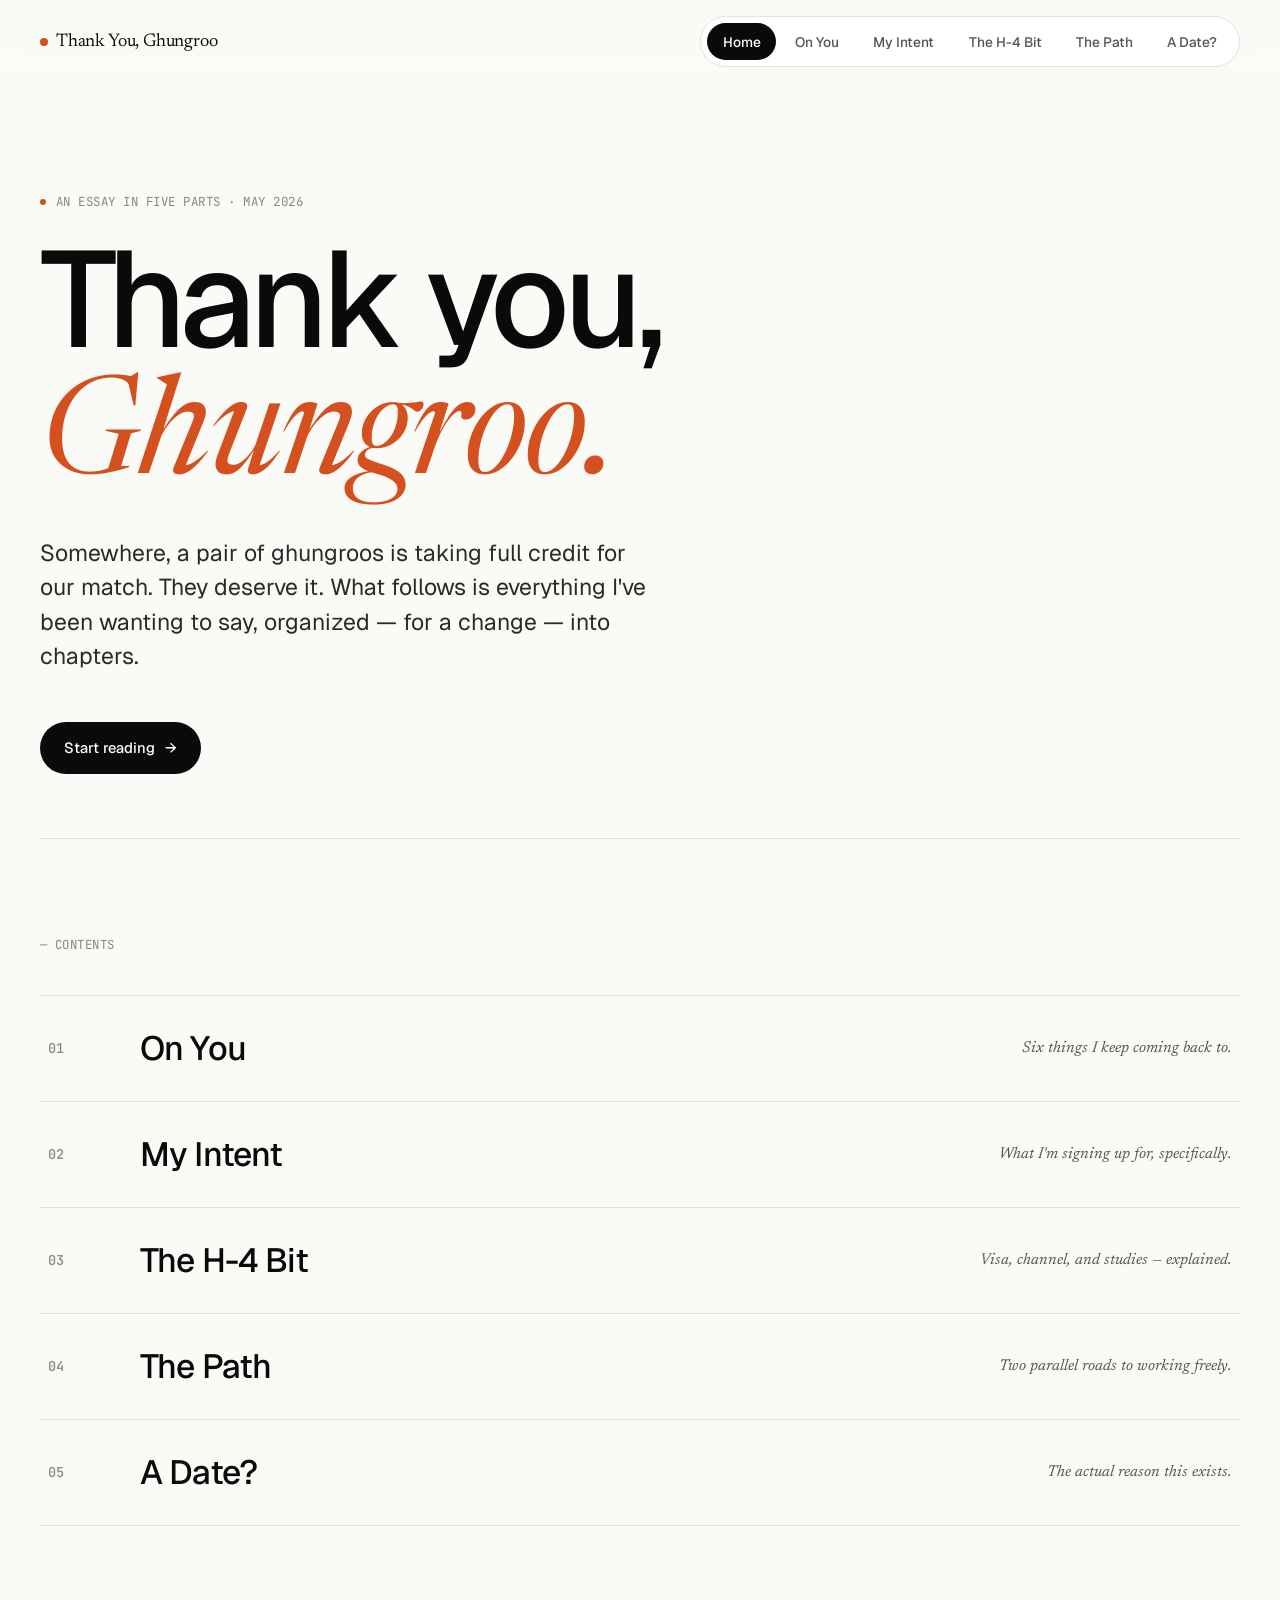
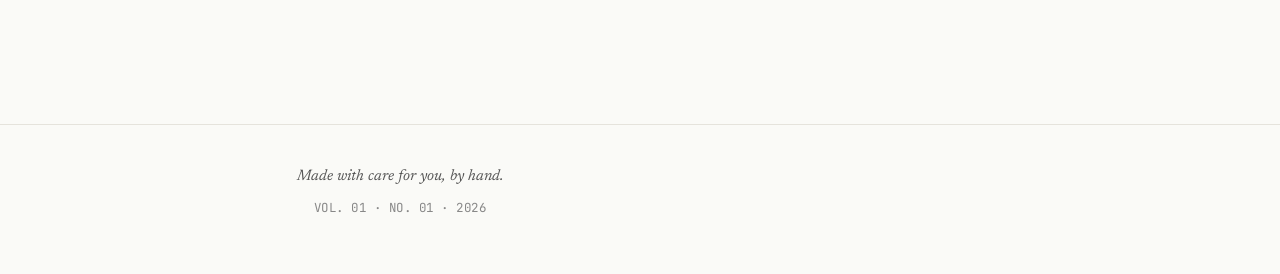
==== commit 02b09a1e: "updated 3rd time" ====
--- a/index.html
+++ b/index.html
@@ -3,78 +3,91 @@
 <head>
   <meta charset="UTF-8" />
   <meta name="viewport" content="width=device-width, initial-scale=1.0" />
-  <title>Thank You, Ghungroo · No. 01</title>
-  <meta name="description" content="An essay in five parts. Made for you, by me." />
+  <title>Thank You, Ghungroo</title>
+  <meta name="description" content="A little something I made for you." />
   <link rel="preconnect" href="https://fonts.googleapis.com" />
   <link rel="preconnect" href="https://fonts.gstatic.com" crossorigin />
-  <link href="https://fonts.googleapis.com/css2?family=Instrument+Serif:ital@0;1&family=Source+Serif+4:ital,opsz,wght@0,8..60,300;0,8..60,400;0,8..60,500;0,8..60,600;0,8..60,700;1,8..60,300;1,8..60,400&family=Inter:wght@400;500;600;700&display=swap" rel="stylesheet" />
+  <link href="https://fonts.googleapis.com/css2?family=Geist:wght@400;500;600;700&family=Newsreader:ital,opsz,wght@0,6..72,400;0,6..72,500;1,6..72,400&family=JetBrains+Mono:wght@400;500;600&display=swap" rel="stylesheet" />
   <link rel="stylesheet" href="assets/styles.css" />
 </head>
 <body>
 
-  <header class="masthead">
-    <div class="left">Vol. I · No. 1</div>
-    <a href="index.html" class="title">Thank You, Ghungroo</a>
-    <div class="right">Summer · 2026</div>
-  </header>
+  <div class="nav-wrap">
+    <nav class="nav">
+      <a href="index.html" class="nav-logo">
+        <span class="dot"></span>
+        <span>Thank You, Ghungroo</span>
+      </a>
+      <button class="nav-toggle" aria-label="Toggle menu">☰</button>
+      <ul class="nav-links">
+        <li><a href="index.html">Home</a></li>
+        <li><a href="pages/about-you.html">On You</a></li>
+        <li><a href="pages/my-intent.html">My Intent</a></li>
+        <li><a href="pages/visa.html">The H-4 Bit</a></li>
+        <li><a href="pages/the-path.html">The Path</a></li>
+        <li><a href="pages/date.html">A Date?</a></li>
+      </ul>
+    </nav>
+  </div>
 
-  <nav class="nav">
-    <a href="index.html">Cover</a>
-    <a href="pages/about-you.html">On You</a>
-    <a href="pages/my-intent.html">My Intent</a>
-    <a href="pages/the-practical.html">The Practical Half</a>
-    <a href="pages/date.html">The Question</a>
-  </nav>
+  <main>
+    <section class="hero">
+      <span class="eyebrow"><span class="dot"></span>An essay in five parts · May 2026</span>
+      <h1>Thank you, <br/><span class="serif accent">Ghungroo.</span></h1>
+      <p class="lead">
+        Somewhere, a pair of ghungroos is taking full credit for our match. They deserve it. What follows is everything I've been wanting to say, organized — for a change — into chapters.
+      </p>
+      <a href="pages/about-you.html" class="btn">
+        Start reading <span class="arrow">→</span>
+      </a>
+    </section>
 
-  <section class="cover">
-    <div class="issue">An Essay in Five Parts</div>
-    <h1>Thank you,<br/><span class="italic">Ghungroo.</span></h1>
-    <p class="deck">
-      Somewhere, a pair of ghungroos is taking full credit for our match. They deserve it.
-      What follows is everything I've been wanting to say, organized — for a change — into chapters.
-    </p>
-    <a href="pages/about-you.html" class="cta">
-      Begin reading <span>→</span>
-    </a>
-  </section>
+    <section class="toc">
+      <div class="toc-label">— Contents</div>
+      <ol class="toc-list">
+        <li class="toc-item">
+          <a href="pages/about-you.html">
+            <span class="num">01</span>
+            <span class="title">On You</span>
+            <span class="desc">Six things I keep coming back to.</span>
+          </a>
+        </li>
+        <li class="toc-item">
+          <a href="pages/my-intent.html">
+            <span class="num">02</span>
+            <span class="title">My Intent</span>
+            <span class="desc">What I'm signing up for, specifically.</span>
+          </a>
+        </li>
+        <li class="toc-item">
+          <a href="pages/visa.html">
+            <span class="num">03</span>
+            <span class="title">The H-4 Bit</span>
+            <span class="desc">Visa, channel, and studies — explained.</span>
+          </a>
+        </li>
+        <li class="toc-item">
+          <a href="pages/the-path.html">
+            <span class="num">04</span>
+            <span class="title">The Path</span>
+            <span class="desc">Two parallel roads to working freely.</span>
+          </a>
+        </li>
+        <li class="toc-item">
+          <a href="pages/date.html">
+            <span class="num">05</span>
+            <span class="title">A Date?</span>
+            <span class="desc">The actual reason this exists.</span>
+          </a>
+        </li>
+      </ol>
+    </section>
+  </main>
 
-  <section class="contents">
-    <div class="label">Contents</div>
-    <ol>
-      <li>
-        <a href="pages/about-you.html">
-          <span class="n">No. 01</span>
-          <span class="t">On You</span>
-          <span class="sub">Six things I keep coming back to.</span>
-        </a>
-      </li>
-      <li>
-        <a href="pages/my-intent.html">
-          <span class="n">No. 02</span>
-          <span class="t">My Intent</span>
-          <span class="sub">What I'm signing up for, specifically.</span>
-        </a>
-      </li>
-      <li>
-        <a href="pages/the-practical.html">
-          <span class="n">No. 03</span>
-          <span class="t">The Practical Half</span>
-          <span class="sub">Visas, channels, studies, and a map.</span>
-        </a>
-      </li>
-      <li>
-        <a href="pages/date.html">
-          <span class="n">No. 04</span>
-          <span class="t">The Question</span>
-          <span class="sub">The reason this thing exists.</span>
-        </a>
-      </li>
-    </ol>
-  </section>
-
-  <div class="colophon">
-    Set in Instrument Serif & Source Serif 4 · Made by hand, May 2026
-  </div>
+  <footer>
+    <p class="sig">Made with care for you, by hand.</p>
+    <p class="meta">Vol. 01 · No. 01 · 2026</p>
+  </footer>
 
   <script src="assets/script.js"></script>
 </body>
--- a/assets/styles.css
+++ b/assets/styles.css
@@ -1,767 +1,886 @@
 /* ============================================================
-   THANK YOU GHUNGROO — Editorial
-   Typography-first design. Restraint over decoration.
-   ============================================================ */
-
-/* ============================================================
-   1. FOUNDATIONS
-   ============================================================ */
+   THANK YOU GHUNGROO — v3
+   Modern designer-portfolio aesthetic.
+   ============================================================ */
+
 :root {
-  /* Palette: ink, paper, one accent, that's it */
-  --paper: #F5F0E8;
-  --paper-2: #ECE5D8;
-  --ink: #1A1612;
-  --ink-2: #3D332A;
-  --ink-3: #6B5D4F;
-  --ink-4: #A89B8C;
-  --rule: #1A1612;
-  --accent: #B8341B;
+  /* Palette — Stripe/Linear-grade neutrals + one warm accent */
+  --bg: #FAFAF7;
+  --bg-2: #F0EFEA;
+  --bg-card: #FFFFFF;
+  --fg: #0A0A0A;
+  --fg-2: #2A2A2A;
+  --fg-3: #555555;
+  --fg-4: #888888;
+  --fg-5: #BBBBBB;
+  --line: #E5E3DC;
+  --accent: #D4501E;
+  --accent-soft: #FCE9DC;
+  --accent-deep: #A03A14;
 
   /* Typography */
-  --serif: 'Source Serif 4', 'Charter', Georgia, serif;
-  --display: 'Instrument Serif', 'GT Sectra', Georgia, serif;
-  --sans: 'Inter', system-ui, sans-serif;
-
-  /* Spacing — magazine rhythm */
-  --gutter: clamp(1.5rem, 4vw, 3rem);
-  --column: min(680px, 92vw);
-  --column-wide: min(1080px, 96vw);
+  --sans: 'Geist', 'Inter', system-ui, sans-serif;
+  --serif: 'Newsreader', Georgia, serif;
+  --mono: 'JetBrains Mono', 'IBM Plex Mono', monospace;
 
   /* Type scale */
   --t-mono: 0.78rem;
-  --t-body: 1.18rem;
-  --t-lead: 1.4rem;
-  --t-h3: 1.6rem;
-  --t-h2: clamp(2.2rem, 5vw, 3.5rem);
-  --t-h1: clamp(3.5rem, 9vw, 7rem);
-  --t-display: clamp(4.5rem, 14vw, 11rem);
+  --t-body: 1.05rem;
+  --t-lead: 1.3rem;
+  --t-h3: 1.5rem;
+  --t-h2: clamp(1.8rem, 4vw, 2.6rem);
+  --t-h1: clamp(2.5rem, 7vw, 5rem);
+  --t-display: clamp(3rem, 11vw, 8.5rem);
+
+  /* Layout */
+  --max: 1200px;
+  --col: 720px;
+  --gutter: clamp(1.25rem, 4vw, 2.5rem);
+  --radius-sm: 8px;
+  --radius: 14px;
+  --radius-lg: 22px;
 }
 
 * { margin: 0; padding: 0; box-sizing: border-box; }
 
-html { scroll-behavior: smooth; -webkit-font-smoothing: antialiased; }
+html {
+  scroll-behavior: smooth;
+  -webkit-font-smoothing: antialiased;
+  -moz-osx-font-smoothing: grayscale;
+}
 
 body {
-  font-family: var(--serif);
+  font-family: var(--sans);
   font-size: var(--t-body);
-  line-height: 1.55;
-  color: var(--ink);
-  background: var(--paper);
-  font-feature-settings: "kern", "liga", "onum";
-  font-variation-settings: "opsz" 14;
-  text-rendering: optimizeLegibility;
-}
-
-::selection { background: var(--accent); color: var(--paper); }
+  line-height: 1.6;
+  color: var(--fg);
+  background: var(--bg);
+  font-feature-settings: "ss01", "cv11";
+}
+
+::selection { background: var(--accent); color: var(--bg); }
 
 a {
   color: inherit;
   text-decoration: none;
-  border-bottom: 1px solid currentColor;
-  transition: color 0.2s ease, border-color 0.2s ease;
-}
-a:hover { color: var(--accent); border-bottom-color: var(--accent); }
+  transition: opacity 0.2s ease, color 0.2s ease;
+}
 
 img, svg { display: block; max-width: 100%; }
 
 /* ============================================================
-   2. MASTHEAD (top bar — newspaper style)
-   ============================================================ */
-.masthead {
-  border-bottom: 1px solid var(--rule);
-  padding: 1.1rem var(--gutter);
-  display: grid;
-  grid-template-columns: 1fr auto 1fr;
-  align-items: center;
-  gap: 1rem;
-  font-family: var(--sans);
-  font-size: var(--t-mono);
-  letter-spacing: 0.08em;
-  text-transform: uppercase;
-}
-
-.masthead .left,
-.masthead .right {
-  color: var(--ink-3);
-  font-weight: 500;
-}
-.masthead .right { text-align: right; }
-
-.masthead .title {
-  font-family: var(--display);
-  text-transform: none;
-  letter-spacing: 0;
-  font-size: 1.5rem;
-  color: var(--ink);
-  border: none;
-  font-weight: 400;
-}
-.masthead .title:hover { color: var(--accent); }
-
-/* ============================================================
-   3. NAV (slim, secondary)
-   ============================================================ */
-.nav {
-  border-bottom: 1px solid var(--rule);
-  padding: 0.85rem var(--gutter);
-  display: flex;
-  justify-content: center;
-  gap: 2.5rem;
-  font-family: var(--sans);
-  font-size: var(--t-mono);
-  letter-spacing: 0.12em;
-  text-transform: uppercase;
+   NAV — pill-style floating
+   ============================================================ */
+.nav-wrap {
   position: sticky;
   top: 0;
-  background: rgba(245, 240, 232, 0.95);
+  z-index: 100;
+  padding: 1rem var(--gutter);
+  background: linear-gradient(to bottom, var(--bg) 60%, transparent);
   backdrop-filter: blur(8px);
-  z-index: 10;
-}
-
-.nav a {
-  color: var(--ink-3);
+}
+
+.nav {
+  max-width: var(--max);
+  margin: 0 auto;
+  display: flex;
+  align-items: center;
+  justify-content: space-between;
+  gap: 1rem;
+}
+
+.nav-logo {
+  font-family: var(--serif);
+  font-weight: 400;
+  font-size: 1.15rem;
+  letter-spacing: -0.01em;
+  color: var(--fg);
+  display: inline-flex;
+  align-items: center;
+  gap: 0.5rem;
+}
+
+.nav-logo .dot {
+  width: 8px;
+  height: 8px;
+  background: var(--accent);
+  border-radius: 50%;
+}
+
+.nav-links {
+  display: flex;
+  gap: 0.25rem;
+  background: var(--bg-card);
+  padding: 0.4rem;
+  border-radius: 999px;
+  border: 1px solid var(--line);
+  list-style: none;
+  box-shadow: 0 1px 2px rgba(0, 0, 0, 0.02);
+}
+
+.nav-links a {
+  font-size: 0.86rem;
+  font-weight: 500;
+  color: var(--fg-3);
+  padding: 0.45rem 0.95rem;
+  border-radius: 999px;
+  transition: all 0.2s ease;
+  display: inline-block;
+}
+
+.nav-links a:hover {
+  color: var(--fg);
+  background: var(--bg-2);
+}
+
+.nav-links a.active {
+  background: var(--fg);
+  color: var(--bg);
+}
+
+.nav-toggle {
+  display: none;
+  background: var(--bg-card);
+  border: 1px solid var(--line);
+  border-radius: 999px;
+  padding: 0.5rem 0.9rem;
+  cursor: pointer;
+  font-size: 1.05rem;
+}
+
+@media (max-width: 820px) {
+  .nav-links {
+    display: none;
+    position: absolute;
+    top: calc(100% - 0.5rem);
+    right: var(--gutter);
+    flex-direction: column;
+    align-items: stretch;
+    border-radius: var(--radius);
+    padding: 0.6rem;
+    box-shadow: 0 10px 40px rgba(0,0,0,0.08);
+  }
+  .nav-links.open { display: flex; }
+  .nav-links a { border-radius: var(--radius-sm); padding: 0.6rem 1rem; }
+  .nav-toggle { display: block; }
+}
+
+/* ============================================================
+   MAIN LAYOUT
+   ============================================================ */
+main { padding: 0 var(--gutter); }
+section { max-width: var(--max); margin: 0 auto; }
+
+/* ============================================================
+   TYPOGRAPHY
+   ============================================================ */
+.eyebrow {
+  font-family: var(--mono);
+  font-size: var(--t-mono);
+  letter-spacing: 0.04em;
+  color: var(--fg-4);
+  text-transform: uppercase;
+  display: inline-flex;
+  align-items: center;
+  gap: 0.6rem;
+}
+
+.eyebrow .dot {
+  width: 6px; height: 6px;
+  background: var(--accent);
+  border-radius: 50%;
+}
+
+h1, h2, h3, h4 {
+  font-family: var(--sans);
+  font-weight: 500;
+  letter-spacing: -0.02em;
+  color: var(--fg);
+  line-height: 1.1;
+}
+
+h1 {
+  font-size: var(--t-h1);
+  letter-spacing: -0.035em;
+}
+
+h1 .serif {
+  font-family: var(--serif);
+  font-weight: 400;
+  font-style: italic;
+  letter-spacing: -0.02em;
+}
+
+h1 .accent { color: var(--accent); }
+
+h2 {
+  font-size: var(--t-h2);
+  letter-spacing: -0.025em;
+  margin-bottom: 1rem;
+}
+
+h3 {
+  font-size: var(--t-h3);
+  line-height: 1.3;
+  font-weight: 500;
+  margin-bottom: 0.6rem;
+}
+
+p {
+  color: var(--fg-2);
+  max-width: var(--col);
+  margin-bottom: 1rem;
+}
+
+.lead {
+  font-size: var(--t-lead);
+  line-height: 1.5;
+  color: var(--fg-2);
+  font-weight: 400;
+  max-width: 620px;
+}
+
+.lead em, p em { font-family: var(--serif); font-style: italic; }
+
+/* ============================================================
+   HERO (home)
+   ============================================================ */
+.hero {
+  padding: clamp(3rem, 8vw, 7rem) 0 clamp(2rem, 5vw, 4rem);
+  border-bottom: 1px solid var(--line);
+  margin-bottom: clamp(2rem, 5vw, 4rem);
+}
+
+.hero h1 {
+  font-size: var(--t-display);
+  font-weight: 500;
+  letter-spacing: -0.045em;
+  line-height: 0.92;
+  margin: 1.5rem 0 2rem;
+}
+
+.hero .lead {
+  font-size: clamp(1.15rem, 1.8vw, 1.45rem);
+  margin-bottom: 3rem;
+}
+
+/* Button */
+.btn {
+  display: inline-flex;
+  align-items: center;
+  gap: 0.6rem;
+  padding: 0.9rem 1.5rem;
+  background: var(--fg);
+  color: var(--bg);
+  border-radius: 999px;
+  font-size: 0.92rem;
+  font-weight: 500;
   border: none;
-  font-weight: 500;
+  cursor: pointer;
+  transition: all 0.25s ease;
+}
+
+.btn:hover {
+  background: var(--accent);
+  transform: translateY(-1px);
+  box-shadow: 0 6px 20px rgba(212, 80, 30, 0.25);
+}
+
+.btn .arrow {
+  display: inline-block;
+  transition: transform 0.25s ease;
+}
+
+.btn:hover .arrow { transform: translateX(3px); }
+
+/* Secondary button */
+.btn-secondary {
+  background: var(--bg-card);
+  color: var(--fg);
+  border: 1px solid var(--line);
+}
+.btn-secondary:hover {
+  background: var(--bg-2);
+  color: var(--fg);
+  border-color: var(--fg-5);
+}
+
+/* ============================================================
+   CONTENTS — index list on home
+   ============================================================ */
+.toc {
+  padding: 2rem 0 clamp(4rem, 8vw, 7rem);
+}
+
+.toc-label {
+  font-family: var(--mono);
+  font-size: var(--t-mono);
+  letter-spacing: 0.04em;
+  text-transform: uppercase;
+  color: var(--fg-4);
+  margin-bottom: 2.5rem;
+}
+
+.toc-list {
+  list-style: none;
+  border-top: 1px solid var(--line);
+}
+
+.toc-item {
+  border-bottom: 1px solid var(--line);
+}
+
+.toc-item a {
+  display: grid;
+  grid-template-columns: 60px 1fr auto;
+  gap: 2rem;
+  align-items: center;
+  padding: 1.6rem 0.5rem;
+  transition: padding 0.3s ease, background 0.3s ease;
+  position: relative;
+}
+
+.toc-item a:hover {
+  padding-left: 1.5rem;
+  background: var(--bg-2);
+}
+
+.toc-item .num {
+  font-family: var(--mono);
+  font-size: 0.85rem;
+  color: var(--fg-4);
+  font-weight: 500;
+}
+
+.toc-item .title {
+  font-family: var(--sans);
+  font-size: clamp(1.5rem, 3vw, 2.1rem);
+  font-weight: 500;
+  letter-spacing: -0.025em;
+  color: var(--fg);
   transition: color 0.2s ease;
 }
-.nav a:hover { color: var(--ink); }
-.nav a.active {
-  color: var(--ink);
+
+.toc-item a:hover .title { color: var(--accent); }
+
+.toc-item .desc {
+  font-family: var(--serif);
+  font-style: italic;
+  color: var(--fg-3);
+  font-size: 0.98rem;
+  text-align: right;
+  max-width: 280px;
+}
+
+.toc-item a:hover .num { color: var(--accent); }
+
+@media (max-width: 700px) {
+  .toc-item a { grid-template-columns: 40px 1fr; gap: 1rem; padding: 1.3rem 0.25rem; }
+  .toc-item .desc { grid-column: 2; text-align: left; margin-top: 0.3rem; font-size: 0.9rem; max-width: 100%; }
+}
+
+/* ============================================================
+   ARTICLE LAYOUT
+   ============================================================ */
+.article-hero {
+  padding: clamp(2rem, 6vw, 4rem) 0 clamp(2rem, 5vw, 4rem);
+  border-bottom: 1px solid var(--line);
+  margin-bottom: clamp(2rem, 5vw, 4rem);
+}
+
+.article-hero h1 {
+  margin: 1rem 0 1.5rem;
+  max-width: 900px;
+}
+
+.article-content {
+  max-width: var(--col);
+  margin: 0 auto;
+}
+
+.article-content > * + h2 { margin-top: clamp(3rem, 6vw, 5rem); }
+.article-content > * + h3 { margin-top: 2rem; }
+
+.article-content p { font-size: 1.08rem; line-height: 1.7; color: var(--fg-2); }
+.article-content p + p { margin-top: 0.5rem; }
+
+.article-content strong { color: var(--fg); font-weight: 600; }
+
+/* Quote callout */
+.quote-mark {
+  margin: 3rem 0;
   position: relative;
-}
-.nav a.active::before {
+  padding: 0;
+}
+
+.quote-mark blockquote {
+  font-family: var(--serif);
+  font-style: italic;
+  font-size: clamp(1.4rem, 3vw, 1.9rem);
+  line-height: 1.35;
+  letter-spacing: -0.015em;
+  color: var(--fg);
+  padding-left: 2rem;
+  border-left: 3px solid var(--accent);
+  max-width: 720px;
+}
+
+.quote-mark cite {
+  display: block;
+  margin-top: 1rem;
+  padding-left: 2rem;
+  font-family: var(--mono);
+  font-size: var(--t-mono);
+  letter-spacing: 0.04em;
+  text-transform: uppercase;
+  color: var(--fg-4);
+  font-style: normal;
+}
+
+/* ============================================================
+   NUMBERED CARDS — used for promises, observations
+   ============================================================ */
+.cards-stack {
+  display: grid;
+  gap: 1rem;
+  margin: 2.5rem 0;
+}
+
+.stack-card {
+  background: var(--bg-card);
+  border: 1px solid var(--line);
+  border-radius: var(--radius);
+  padding: 1.75rem 2rem 2rem;
+  position: relative;
+  transition: all 0.3s ease;
+}
+
+.stack-card::before {
+  content: attr(data-num);
+  display: block;
+  font-family: var(--mono);
+  font-size: 0.72rem;
+  font-weight: 600;
+  color: var(--accent);
+  letter-spacing: 0.06em;
+  text-transform: uppercase;
+  margin-bottom: 0.75rem;
+}
+
+.stack-card:hover {
+  border-color: var(--fg-5);
+  transform: translateY(-2px);
+  box-shadow: 0 12px 36px rgba(0,0,0,0.06);
+}
+
+.stack-card h3 {
+  font-size: 1.4rem;
+  margin: 0 0 0.6rem;
+  color: var(--fg);
+  font-weight: 500;
+  letter-spacing: -0.015em;
+}
+
+.stack-card p {
+  margin: 0;
+  font-size: 1rem;
+  line-height: 1.6;
+  color: var(--fg-3);
+  max-width: 700px;
+}
+
+.stack-card p em { color: var(--fg); font-family: var(--serif); font-style: italic; }
+
+@media (max-width: 600px) {
+  .stack-card { padding: 1.5rem; }
+}
+
+/* ============================================================
+   SPLIT — two-column compare
+   ============================================================ */
+.split-grid {
+  display: grid;
+  grid-template-columns: 1fr 1fr;
+  gap: 1rem;
+  margin: 2.5rem 0;
+}
+
+.split-card {
+  background: var(--bg-card);
+  border: 1px solid var(--line);
+  border-radius: var(--radius);
+  padding: 1.75rem;
+}
+
+.split-card.dark {
+  background: var(--fg);
+  color: var(--bg);
+  border: none;
+}
+.split-card.dark h4 { color: var(--bg); }
+.split-card.dark li { color: var(--fg-5); }
+
+.split-card .tag {
+  font-family: var(--mono);
+  font-size: var(--t-mono);
+  letter-spacing: 0.04em;
+  text-transform: uppercase;
+  margin-bottom: 1rem;
+  display: inline-block;
+  padding: 0.25rem 0.7rem;
+  border-radius: 999px;
+  background: var(--accent-soft);
+  color: var(--accent-deep);
+}
+
+.split-card.dark .tag {
+  background: rgba(255,255,255,0.1);
+  color: var(--bg-5);
+}
+
+.split-card h4 {
+  font-size: 1.2rem;
+  font-weight: 500;
+  letter-spacing: -0.01em;
+  margin-bottom: 0.8rem;
+}
+
+.split-card ul { list-style: none; padding: 0; }
+
+.split-card li {
+  padding: 0.45rem 0 0.45rem 1.5rem;
+  position: relative;
+  font-size: 0.95rem;
+  line-height: 1.5;
+  color: var(--fg-3);
+  border-bottom: 1px solid var(--line);
+}
+.split-card li:last-child { border-bottom: none; }
+
+.split-card.dark li { border-bottom-color: rgba(255,255,255,0.08); }
+
+.split-card li::before {
   content: "";
   position: absolute;
-  left: -10px; top: 50%;
-  width: 4px; height: 4px;
-  background: var(--accent);
-  border-radius: 50%;
-  transform: translateY(-50%);
-}
-
-/* Mobile nav */
-@media (max-width: 720px) {
-  .nav {
-    gap: 1.25rem;
-    overflow-x: auto;
-    justify-content: flex-start;
-    -ms-overflow-style: none;
-    scrollbar-width: none;
-    padding: 0.85rem 1rem;
-  }
-  .nav::-webkit-scrollbar { display: none; }
-  .nav a { white-space: nowrap; flex-shrink: 0; }
-}
-
-/* ============================================================
-   4. ARTICLE LAYOUT
-   ============================================================ */
-article {
-  padding: clamp(3rem, 8vw, 6rem) var(--gutter) clamp(4rem, 10vw, 8rem);
-  max-width: var(--column-wide);
-  margin: 0 auto;
-}
-
-.article-header {
-  margin-bottom: clamp(3rem, 6vw, 5rem);
-}
-
-.kicker {
-  font-family: var(--sans);
-  font-size: var(--t-mono);
-  letter-spacing: 0.18em;
-  text-transform: uppercase;
-  color: var(--accent);
-  font-weight: 600;
-  margin-bottom: 1.5rem;
-  display: flex;
-  align-items: center;
-  gap: 1rem;
-}
-
-.kicker::before {
-  content: "";
-  display: inline-block;
-  width: 32px;
+  left: 0;
+  top: 1rem;
+  width: 8px;
   height: 1px;
   background: var(--accent);
 }
 
-h1, h2, h3 {
-  font-family: var(--display);
-  font-weight: 400;
-  color: var(--ink);
-  letter-spacing: -0.02em;
-}
-
-h1 {
-  font-size: var(--t-h1);
-  line-height: 0.95;
-  margin-bottom: 2rem;
-  font-feature-settings: "kern", "liga", "ss01";
-}
-
-h1 em, h1 i { font-style: italic; }
-
-h2 {
-  font-size: var(--t-h2);
-  line-height: 1.05;
-  margin: clamp(3rem, 6vw, 5rem) 0 1.5rem;
-  letter-spacing: -0.015em;
-}
-
-h3 {
-  font-family: var(--serif);
+@media (max-width: 700px) { .split-grid { grid-template-columns: 1fr; } }
+
+/* ============================================================
+   TIMELINE
+   ============================================================ */
+.timeline {
+  display: grid;
+  grid-template-columns: repeat(4, 1fr);
+  gap: 0;
+  margin: 2.5rem 0;
+  border-radius: var(--radius);
+  overflow: hidden;
+  border: 1px solid var(--line);
+  background: var(--bg-card);
+}
+
+.tl-step {
+  padding: 1.5rem 1rem;
+  text-align: center;
+  position: relative;
+  border-right: 1px solid var(--line);
+}
+.tl-step:last-child { border-right: none; }
+
+.tl-step .tl-num {
+  font-family: var(--mono);
+  font-size: 0.7rem;
+  color: var(--fg-4);
+  letter-spacing: 0.05em;
+  margin-bottom: 0.5rem;
+}
+
+.tl-step .tl-name {
   font-weight: 600;
-  font-size: var(--t-h3);
-  line-height: 1.25;
-  margin: 2.5rem 0 1rem;
-  letter-spacing: -0.005em;
-  font-variation-settings: "opsz" 24;
-}
-
-p {
-  margin-bottom: 1.25rem;
-  color: var(--ink-2);
-  max-width: var(--column);
-}
-
-.deck {
+  font-size: 1rem;
+  letter-spacing: -0.01em;
+  margin-bottom: 0.3rem;
+}
+
+.tl-step .tl-meta {
   font-family: var(--serif);
   font-style: italic;
-  font-size: var(--t-lead);
-  line-height: 1.45;
-  color: var(--ink-3);
-  font-weight: 300;
-  max-width: 620px;
-  font-variation-settings: "opsz" 32;
-}
-
-/* Drop cap for first paragraph of an article */
-.body-text > p:first-of-type::first-letter {
-  font-family: var(--display);
-  font-size: 5.5rem;
-  line-height: 0.85;
-  float: left;
-  padding: 0.4rem 0.8rem 0 0;
+  font-size: 0.85rem;
+  color: var(--fg-4);
+}
+
+.tl-step:not(:last-child)::after {
+  content: "→";
+  position: absolute;
+  right: -0.5rem;
+  top: 50%;
+  transform: translateY(-50%);
+  background: var(--bg-card);
+  width: 1rem;
+  text-align: center;
   color: var(--accent);
-  font-weight: 400;
-}
-
-/* ============================================================
-   5. EDITORIAL ELEMENTS
-   ============================================================ */
-
-/* Pull quote — magazine style, hangs slightly into margin */
-.pullquote {
-  font-family: var(--display);
-  font-size: clamp(1.8rem, 4vw, 2.6rem);
-  line-height: 1.15;
-  letter-spacing: -0.01em;
-  color: var(--ink);
-  margin: 3rem 0;
-  padding-left: 1.5rem;
-  border-left: 2px solid var(--accent);
-  max-width: 720px;
-}
-
-.pullquote .attribution {
-  display: block;
-  font-family: var(--sans);
   font-size: 0.85rem;
-  text-transform: uppercase;
-  letter-spacing: 0.12em;
-  color: var(--ink-3);
-  font-weight: 500;
-  margin-top: 1rem;
-}
-
-/* Margin note — runs alongside body text on wide screens */
-.layout-with-margin {
-  display: grid;
-  grid-template-columns: 1fr min(680px, 90vw) 1fr;
-  gap: 0;
-  margin: 3rem 0;
-}
-
-.layout-with-margin > .main { grid-column: 2; }
-
-.margin-note {
-  grid-column: 3;
-  font-family: var(--sans);
-  font-size: 0.88rem;
-  line-height: 1.5;
-  color: var(--ink-3);
-  padding-left: 2rem;
-  padding-top: 0.5rem;
-  align-self: start;
-  border-left: 1px solid var(--ink-4);
-}
-
-@media (max-width: 1100px) {
-  .layout-with-margin {
-    grid-template-columns: 1fr;
+  font-weight: 600;
+}
+
+@media (max-width: 700px) {
+  .timeline { grid-template-columns: 1fr; }
+  .tl-step { border-right: none; border-bottom: 1px solid var(--line); }
+  .tl-step:last-child { border-bottom: none; }
+  .tl-step:not(:last-child)::after {
+    content: "↓";
+    right: 50%;
+    top: auto;
+    bottom: -0.5rem;
+    transform: translateX(50%);
+    background: var(--bg);
   }
-  .layout-with-margin > .main,
-  .layout-with-margin > .margin-note {
-    grid-column: 1;
-  }
-  .margin-note {
-    border-left: none;
-    border-top: 1px solid var(--ink-4);
-    padding-left: 0;
-    padding-top: 1rem;
-    margin-top: 1.5rem;
-  }
-}
-
-/* Numbered section heading — like "01" floating in margin */
-.section-number {
-  font-family: var(--sans);
-  font-size: 0.8rem;
-  font-weight: 600;
-  letter-spacing: 0.15em;
-  color: var(--ink-4);
-  text-transform: uppercase;
-  margin-bottom: 0.5rem;
-}
-
-/* Horizontal rule — refined */
-hr {
-  border: none;
-  border-top: 1px solid var(--ink-4);
-  margin: 4rem auto;
-  width: 80px;
-}
-
-hr.full {
-  width: 100%;
-  border-top-color: var(--rule);
-}
-
-/* Em-dash divider */
-.dinkus {
-  text-align: center;
-  margin: 3.5rem 0;
-  font-family: var(--display);
-  font-size: 1.5rem;
-  color: var(--ink-4);
-  letter-spacing: 0.5em;
-  text-indent: 0.5em;
-}
-
-/* ============================================================
-   6. DATA — info rows, lists, "spec sheets"
-   ============================================================ */
-.spec-list {
-  border-top: 1px solid var(--rule);
-  margin: 2rem 0;
-}
-
-.spec-list .row {
-  display: grid;
-  grid-template-columns: minmax(140px, 200px) 1fr;
-  gap: 2rem;
-  padding: 1.25rem 0;
-  border-bottom: 1px solid var(--ink-4);
-}
-
-.spec-list .row .key {
-  font-family: var(--sans);
-  font-size: 0.82rem;
-  font-weight: 600;
-  letter-spacing: 0.12em;
-  text-transform: uppercase;
-  color: var(--ink-3);
-  padding-top: 0.25rem;
-}
-
-.spec-list .row .val {
-  font-family: var(--serif);
-  font-size: 1.05rem;
-  color: var(--ink-2);
-  line-height: 1.5;
-}
-
-.spec-list .row .val strong {
-  color: var(--ink);
-  font-weight: 600;
-}
-
-@media (max-width: 600px) {
-  .spec-list .row {
-    grid-template-columns: 1fr;
-    gap: 0.4rem;
-  }
-}
-
-/* ============================================================
-   7. LISTS
-   ============================================================ */
-ul.editorial, ol.editorial {
-  list-style: none;
-  margin: 1.5rem 0 1.5rem;
-  max-width: var(--column);
-}
-
-ul.editorial li, ol.editorial li {
-  padding: 0.55rem 0 0.55rem 2rem;
-  position: relative;
-  color: var(--ink-2);
-  border-bottom: 1px solid var(--ink-4);
-}
-
-ul.editorial li:last-child, ol.editorial li:last-child {
-  border-bottom: none;
-}
-
-ul.editorial li::before {
-  content: "—";
-  position: absolute;
-  left: 0;
-  color: var(--accent);
-  font-weight: 600;
-}
-
-ol.editorial { counter-reset: list; }
-ol.editorial li {
-  counter-increment: list;
-}
-ol.editorial li::before {
-  content: counter(list, decimal-leading-zero);
-  position: absolute;
-  left: 0;
-  font-family: var(--sans);
-  font-size: 0.78rem;
-  font-weight: 600;
-  letter-spacing: 0.1em;
-  color: var(--accent);
-  padding-top: 0.3rem;
-}
-
-/* ============================================================
-   8. SECTION BREAKS — two-column "vs" split
-   ============================================================ */
-.split {
-  display: grid;
-  grid-template-columns: 1fr 1fr;
-  gap: 0;
-  margin: 3rem 0;
-  border-top: 1px solid var(--rule);
-  border-bottom: 1px solid var(--rule);
-}
-
-.split > div {
-  padding: 2.5rem 2.5rem 2.5rem 0;
-}
-
-.split > div:first-child {
-  border-right: 1px solid var(--ink-4);
-  padding-right: 2.5rem;
-}
-
-.split > div:last-child {
-  padding-left: 2.5rem;
-}
-
-.split .label {
-  font-family: var(--sans);
-  font-size: var(--t-mono);
-  font-weight: 600;
-  letter-spacing: 0.15em;
-  text-transform: uppercase;
-  color: var(--ink-3);
-  margin-bottom: 1rem;
-}
-
-.split.now .label::before { content: "Now · "; color: var(--accent); }
-.split.later .label::before { content: "Later · "; color: var(--accent); }
-
-@media (max-width: 760px) {
-  .split { grid-template-columns: 1fr; }
-  .split > div:first-child {
-    border-right: none;
-    border-bottom: 1px solid var(--ink-4);
-    padding: 2rem 0;
-  }
-  .split > div:last-child { padding: 2rem 0; }
-}
-
-/* ============================================================
-   9. THREE-COLUMN FACT BAR
+}
+
+/* ============================================================
+   FACT BAR — 3-up stats
    ============================================================ */
 .facts {
   display: grid;
   grid-template-columns: repeat(3, 1fr);
   gap: 0;
   margin: 3rem 0;
-  border-top: 1px solid var(--rule);
-  border-bottom: 1px solid var(--rule);
+  border-top: 1px solid var(--line);
+  border-bottom: 1px solid var(--line);
 }
 
 .facts > div {
   padding: 2rem 1.5rem;
-  border-right: 1px solid var(--ink-4);
+  border-right: 1px solid var(--line);
 }
 .facts > div:last-child { border-right: none; }
 
-.facts .num {
-  font-family: var(--display);
-  font-size: 3rem;
+.facts .big {
+  font-size: clamp(2rem, 4vw, 2.8rem);
+  font-weight: 500;
+  letter-spacing: -0.03em;
+  color: var(--fg);
   line-height: 1;
-  color: var(--accent);
   margin-bottom: 0.5rem;
 }
 
-.facts .label {
-  font-family: var(--sans);
-  font-size: 0.85rem;
+.facts .big .unit {
+  color: var(--fg-4);
+  font-weight: 400;
+  font-size: 0.65em;
+  margin-left: 0.1em;
+}
+
+.facts .desc {
+  font-family: var(--mono);
+  font-size: var(--t-mono);
+  letter-spacing: 0.04em;
+  text-transform: uppercase;
+  color: var(--fg-4);
+}
+
+@media (max-width: 700px) {
+  .facts { grid-template-columns: 1fr; }
+  .facts > div { border-right: none; border-bottom: 1px solid var(--line); }
+  .facts > div:last-child { border-bottom: none; }
+}
+
+/* ============================================================
+   ROW — spec / definition pairs
+   ============================================================ */
+.spec-rows {
+  margin: 2rem 0;
+  border-top: 1px solid var(--line);
+}
+
+.spec-row {
+  display: grid;
+  grid-template-columns: 180px 1fr;
+  gap: 2rem;
+  padding: 1.5rem 0;
+  border-bottom: 1px solid var(--line);
+}
+
+.spec-row .k {
+  font-family: var(--mono);
+  font-size: var(--t-mono);
+  letter-spacing: 0.04em;
+  text-transform: uppercase;
+  color: var(--fg-4);
+  padding-top: 0.2rem;
+}
+
+.spec-row .v {
+  color: var(--fg-2);
+  line-height: 1.6;
+}
+
+.spec-row .v strong { color: var(--fg); }
+
+@media (max-width: 700px) {
+  .spec-row { grid-template-columns: 1fr; gap: 0.4rem; }
+}
+
+/* ============================================================
+   COURSE GRID
+   ============================================================ */
+.course-grid {
+  display: grid;
+  grid-template-columns: repeat(3, 1fr);
+  gap: 1rem;
+  margin: 2rem 0;
+}
+
+.course {
+  background: var(--bg-card);
+  border: 1px solid var(--line);
+  border-radius: var(--radius);
+  padding: 1.5rem;
+  position: relative;
+  transition: all 0.25s ease;
+}
+
+.course:hover {
+  border-color: var(--fg-5);
+  transform: translateY(-2px);
+  box-shadow: 0 10px 30px rgba(0,0,0,0.04);
+}
+
+.course .stem-tag {
+  position: absolute;
+  top: 1.25rem;
+  right: 1.25rem;
+  font-family: var(--mono);
+  font-size: 0.65rem;
+  font-weight: 700;
   letter-spacing: 0.08em;
+  background: var(--fg);
+  color: var(--bg);
+  padding: 0.2rem 0.55rem;
+  border-radius: 4px;
+}
+
+.course h4 {
+  font-size: 1.05rem;
+  font-weight: 500;
+  margin-bottom: 0.5rem;
+  letter-spacing: -0.01em;
+  padding-right: 3rem;
+}
+
+.course p {
+  font-size: 0.9rem;
+  line-height: 1.55;
+  color: var(--fg-3);
+  margin: 0;
+}
+
+@media (max-width: 900px) { .course-grid { grid-template-columns: 1fr 1fr; } }
+@media (max-width: 560px) { .course-grid { grid-template-columns: 1fr; } }
+
+/* ============================================================
+   CALLOUT — info box
+   ============================================================ */
+.callout {
+  background: var(--accent-soft);
+  border-radius: var(--radius);
+  padding: 1.5rem 1.75rem;
+  margin: 2rem 0;
+  border-left: 3px solid var(--accent);
+}
+
+.callout p { margin: 0; color: var(--accent-deep); font-size: 0.98rem; }
+.callout p + p { margin-top: 0.6rem; }
+.callout strong { color: var(--accent-deep); }
+
+.callout.neutral {
+  background: var(--bg-2);
+  border-left-color: var(--fg-4);
+}
+.callout.neutral p { color: var(--fg-2); }
+.callout.neutral strong { color: var(--fg); }
+
+/* ============================================================
+   PAGE NAV (next/prev)
+   ============================================================ */
+.page-nav {
+  margin-top: clamp(4rem, 8vw, 6rem);
+  padding-top: 2.5rem;
+  border-top: 1px solid var(--line);
+  display: grid;
+  grid-template-columns: 1fr 1fr;
+  gap: 1rem;
+  max-width: var(--col);
+  margin-left: auto;
+  margin-right: auto;
+}
+
+.page-nav a {
+  border: 1px solid var(--line);
+  border-radius: var(--radius);
+  padding: 1.25rem 1.5rem;
+  background: var(--bg-card);
+  transition: all 0.25s ease;
+}
+
+.page-nav a:hover {
+  border-color: var(--fg);
+  background: var(--bg);
+}
+
+.page-nav .dir {
+  font-family: var(--mono);
+  font-size: var(--t-mono);
+  letter-spacing: 0.04em;
   text-transform: uppercase;
-  color: var(--ink-3);
-  font-weight: 500;
-}
+  color: var(--fg-4);
+  margin-bottom: 0.35rem;
+  display: block;
+}
+
+.page-nav .title {
+  font-size: 1.15rem;
+  font-weight: 500;
+  letter-spacing: -0.01em;
+  color: var(--fg);
+}
+
+.page-nav .next { text-align: right; }
+.page-nav a:hover .title { color: var(--accent); }
 
 @media (max-width: 600px) {
-  .facts { grid-template-columns: 1fr; }
-  .facts > div {
-    border-right: none;
-    border-bottom: 1px solid var(--ink-4);
-  }
-  .facts > div:last-child { border-bottom: none; }
-}
-
-/* ============================================================
-   10. FOOTER / PAGE NAV
-   ============================================================ */
-.page-end {
-  margin-top: 6rem;
-  padding-top: 3rem;
-  border-top: 1px solid var(--rule);
-}
-
-.page-end .pages {
-  display: flex;
-  justify-content: space-between;
-  gap: 2rem;
-  margin-bottom: 3rem;
-}
-
-.page-end .pages a {
-  flex: 1;
-  border: none;
-  padding: 0;
-  color: var(--ink);
-  max-width: 48%;
-  transition: color 0.2s ease;
-}
-
-.page-end .pages a:hover { color: var(--accent); }
-.page-end .pages a:hover .arrow { transform: translateX(4px); }
-.page-end .pages a.prev:hover .arrow { transform: translateX(-4px); }
-
-.page-end .pages a .dir {
-  display: block;
-  font-family: var(--sans);
-  font-size: 0.78rem;
-  letter-spacing: 0.15em;
-  text-transform: uppercase;
-  color: var(--ink-4);
-  margin-bottom: 0.4rem;
-}
-
-.page-end .pages a .ttl {
-  font-family: var(--display);
-  font-size: 1.6rem;
-  display: inline-flex;
-  align-items: center;
-  gap: 0.6rem;
-}
-
-.page-end .pages a.next { text-align: right; }
-.page-end .pages a.next .ttl { flex-direction: row-reverse; }
-
-.page-end .pages .arrow {
-  display: inline-block;
-  transition: transform 0.25s ease;
-}
-
-@media (max-width: 600px) {
-  .page-end .pages { flex-direction: column; }
-  .page-end .pages a { max-width: 100%; }
-  .page-end .pages a.next { text-align: left; }
-  .page-end .pages a.next .ttl { flex-direction: row; }
-}
-
-.colophon {
-  font-family: var(--sans);
-  font-size: var(--t-mono);
-  letter-spacing: 0.1em;
-  text-transform: uppercase;
-  color: var(--ink-4);
+  .page-nav { grid-template-columns: 1fr; }
+  .page-nav .next { text-align: left; }
+}
+
+/* ============================================================
+   FOOTER
+   ============================================================ */
+footer {
+  margin-top: clamp(4rem, 8vw, 6rem);
+  padding: 2.5rem var(--gutter);
+  border-top: 1px solid var(--line);
   text-align: center;
-  padding: 2rem 0;
-}
-
-/* ============================================================
-   11. RESPONSIVE TYPE TWEAKS
-   ============================================================ */
-@media (max-width: 600px) {
-  body { font-size: 1.05rem; }
-  .deck { font-size: 1.2rem; }
-  .pullquote { font-size: 1.5rem; padding-left: 1rem; }
-  article { padding: 2.5rem 1.25rem 4rem; }
-  .masthead {
-    grid-template-columns: 1fr;
-    text-align: center;
-    gap: 0.5rem;
-  }
-  .masthead .left, .masthead .right { display: none; }
-}
-
-/* ============================================================
-   12. PAGE-SPECIFIC: home cover
-   ============================================================ */
-.cover {
-  min-height: calc(100vh - 130px);
-  display: flex;
-  flex-direction: column;
-  justify-content: center;
-  padding: 3rem var(--gutter);
-  max-width: var(--column-wide);
-  margin: 0 auto;
-  position: relative;
-}
-
-.cover .issue {
-  font-family: var(--sans);
-  font-size: 0.78rem;
-  letter-spacing: 0.18em;
-  text-transform: uppercase;
-  color: var(--ink-3);
-  margin-bottom: 2rem;
-}
-
-.cover h1 {
-  font-size: var(--t-display);
-  line-height: 0.88;
-  margin-bottom: 2rem;
-  font-weight: 400;
-  letter-spacing: -0.035em;
-}
-
-.cover h1 .italic {
-  font-style: italic;
-  color: var(--accent);
-}
-
-.cover .deck {
-  font-size: 1.5rem;
-  margin-bottom: 3.5rem;
-  max-width: 680px;
-  line-height: 1.45;
-}
-
-.cover .cta {
-  font-family: var(--sans);
-  font-size: var(--t-mono);
-  letter-spacing: 0.18em;
-  text-transform: uppercase;
-  font-weight: 600;
-  color: var(--ink);
-  border: none;
-  border-bottom: 1px solid var(--ink);
-  padding-bottom: 0.4rem;
-  display: inline-flex;
-  align-items: center;
-  gap: 0.8rem;
-  transition: gap 0.25s ease, color 0.2s ease;
-}
-
-.cover .cta:hover {
-  color: var(--accent);
-  border-bottom-color: var(--accent);
-  gap: 1.2rem;
-}
-
-/* Contents block on cover */
-.contents {
-  max-width: var(--column-wide);
-  margin: 0 auto;
-  padding: 0 var(--gutter) clamp(4rem, 8vw, 7rem);
-}
-
-.contents .label {
-  font-family: var(--sans);
-  font-size: 0.78rem;
-  letter-spacing: 0.18em;
-  text-transform: uppercase;
-  color: var(--ink-3);
-  margin-bottom: 2rem;
-  padding-bottom: 1rem;
-  border-bottom: 1px solid var(--rule);
-}
-
-.contents ol {
-  list-style: none;
-  counter-reset: c;
-}
-
-.contents li {
-  counter-increment: c;
-  border-bottom: 1px solid var(--ink-4);
-}
-
-.contents li a {
-  display: grid;
-  grid-template-columns: 70px 1fr auto;
-  gap: 2rem;
-  align-items: baseline;
-  padding: 1.5rem 0;
-  border: none;
-  color: var(--ink);
-  transition: padding 0.25s ease, color 0.2s ease;
-}
-
-.contents li a:hover {
-  padding-left: 1rem;
-  color: var(--accent);
-}
-
-.contents li a .n {
-  font-family: var(--sans);
-  font-size: 0.85rem;
-  font-weight: 600;
-  letter-spacing: 0.1em;
-  color: var(--ink-4);
-}
-.contents li a:hover .n { color: var(--accent); }
-
-.contents li a .t {
-  font-family: var(--display);
-  font-size: clamp(1.6rem, 3.5vw, 2.2rem);
-  letter-spacing: -0.01em;
-  line-height: 1.1;
-}
-
-.contents li a .sub {
+}
+
+footer .sig {
   font-family: var(--serif);
   font-style: italic;
-  font-size: 1rem;
-  color: var(--ink-3);
-  text-align: right;
-  max-width: 280px;
-}
-
-@media (max-width: 700px) {
-  .contents li a {
-    grid-template-columns: 50px 1fr;
-    gap: 1rem;
-  }
-  .contents li a .sub {
-    grid-column: 2;
-    text-align: left;
-    margin-top: 0.3rem;
-    max-width: 100%;
-  }
-}
+  color: var(--fg-3);
+  font-size: 0.95rem;
+  margin-bottom: 0.5rem;
+}
+
+footer .meta {
+  font-family: var(--mono);
+  font-size: var(--t-mono);
+  letter-spacing: 0.04em;
+  text-transform: uppercase;
+  color: var(--fg-4);
+}
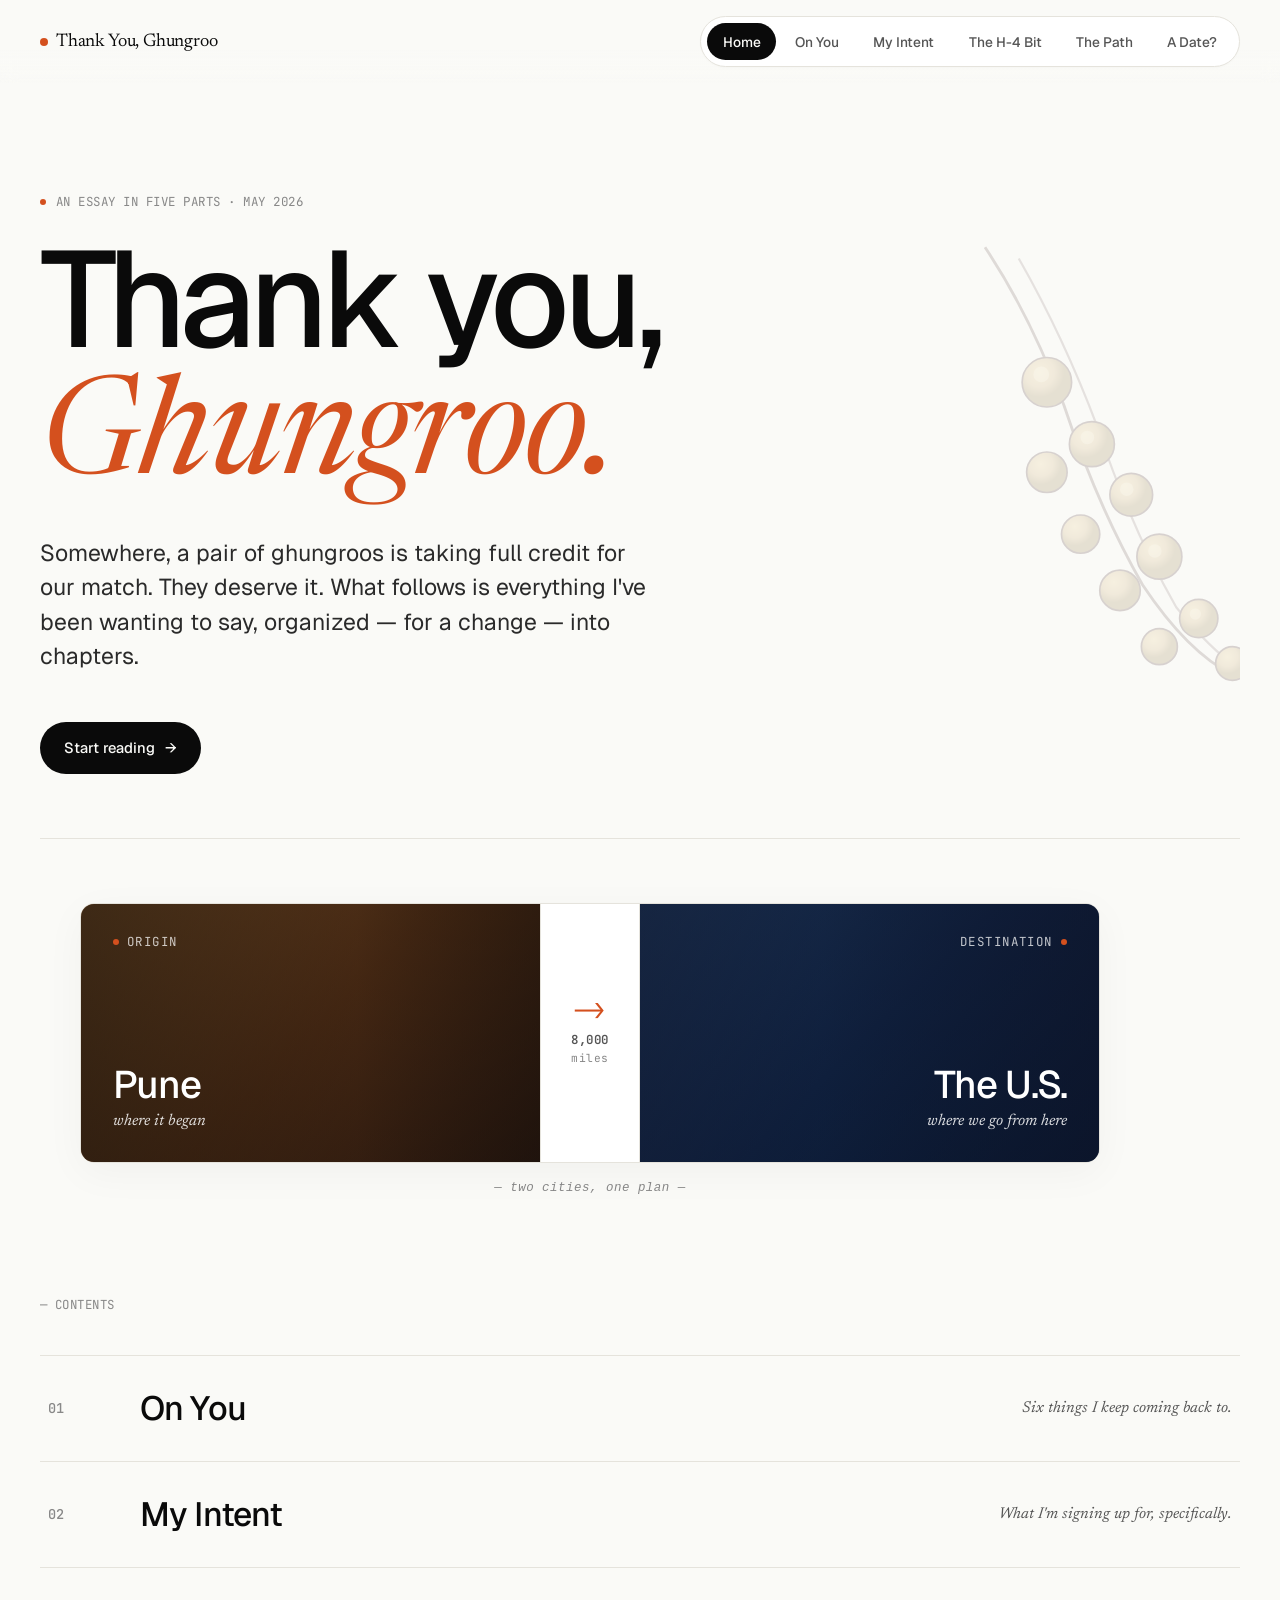
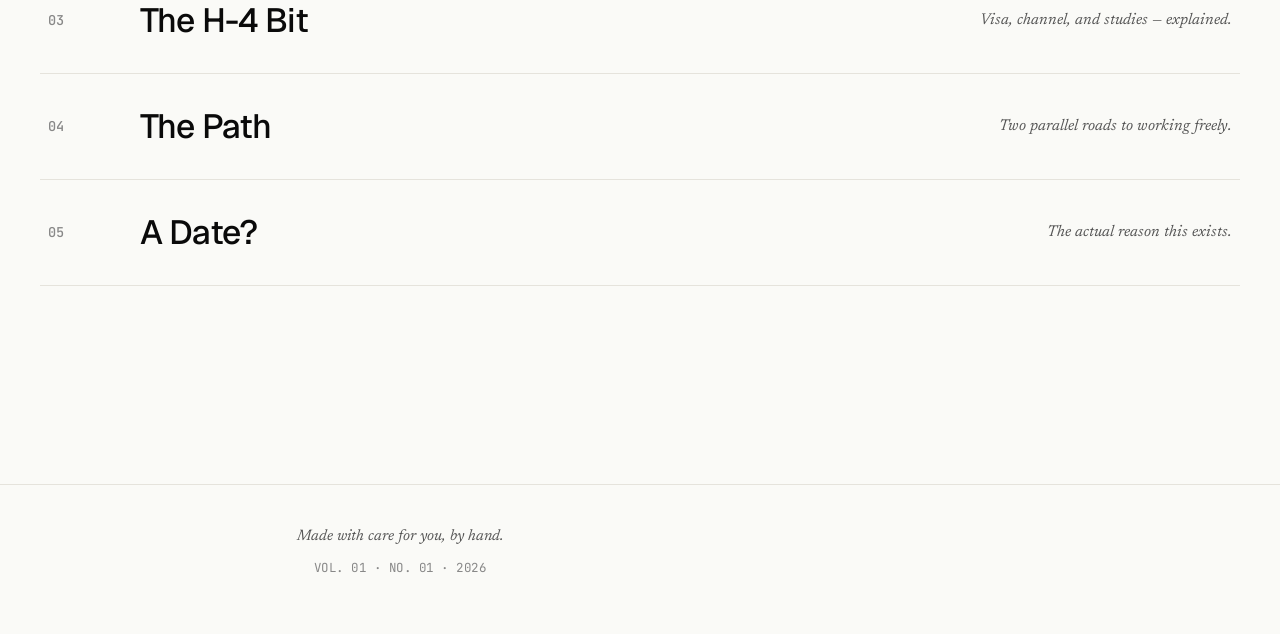
==== commit 3057ffd6: "fourth-round-site" ====
--- a/index.html
+++ b/index.html
@@ -31,15 +31,116 @@
   </div>
 
   <main>
-    <section class="hero">
-      <span class="eyebrow"><span class="dot"></span>An essay in five parts · May 2026</span>
-      <h1>Thank you, <br/><span class="serif accent">Ghungroo.</span></h1>
-      <p class="lead">
-        Somewhere, a pair of ghungroos is taking full credit for our match. They deserve it. What follows is everything I've been wanting to say, organized — for a change — into chapters.
-      </p>
-      <a href="pages/about-you.html" class="btn">
-        Start reading <span class="arrow">→</span>
-      </a>
+    <section class="hero" style="position: relative; overflow: hidden;">
+
+      <!-- Ghungroo decoration in hero -->
+      <svg class="hero-ghungroo" viewBox="0 0 320 420" xmlns="http://www.w3.org/2000/svg" aria-hidden="true" style="position: absolute; top: 50%; right: -60px; transform: translateY(-50%); width: 360px; opacity: 0.18; pointer-events: none; z-index: 0;">
+        <defs>
+          <radialGradient id="hbell1" cx="35%" cy="30%">
+            <stop offset="0%" stop-color="#E8C77C"/>
+            <stop offset="60%" stop-color="#C9A461"/>
+            <stop offset="100%" stop-color="#8B6E2F"/>
+          </radialGradient>
+        </defs>
+        <!-- String -->
+        <path d="M 40 20 Q 80 80, 110 160 Q 140 250, 180 320 Q 220 380, 260 400" fill="none" stroke="#3D1F1F" stroke-width="2.5" opacity="0.8"/>
+        <path d="M 70 30 Q 110 100, 140 180 Q 170 270, 210 340 Q 250 390, 290 410" fill="none" stroke="#3D1F1F" stroke-width="2" opacity="0.6"/>
+        <!-- Bells -->
+        <g transform="translate(95, 140)">
+          <circle cx="0" cy="0" r="22" fill="url(#hbell1)" stroke="#3D1F1F" stroke-width="1.5"/>
+          <circle cx="-5" cy="-7" r="7" fill="#FBE9B8" opacity="0.5"/>
+        </g>
+        <g transform="translate(135, 195)">
+          <circle cx="0" cy="0" r="20" fill="url(#hbell1)" stroke="#3D1F1F" stroke-width="1.5"/>
+          <circle cx="-4" cy="-6" r="6" fill="#FBE9B8" opacity="0.5"/>
+        </g>
+        <g transform="translate(95, 220)">
+          <circle cx="0" cy="0" r="18" fill="url(#hbell1)" stroke="#3D1F1F" stroke-width="1.5"/>
+        </g>
+        <g transform="translate(170, 240)">
+          <circle cx="0" cy="0" r="19" fill="url(#hbell1)" stroke="#3D1F1F" stroke-width="1.5"/>
+          <circle cx="-4" cy="-5" r="6" fill="#FBE9B8" opacity="0.5"/>
+        </g>
+        <g transform="translate(125, 275)">
+          <circle cx="0" cy="0" r="17" fill="url(#hbell1)" stroke="#3D1F1F" stroke-width="1.5"/>
+        </g>
+        <g transform="translate(195, 295)">
+          <circle cx="0" cy="0" r="20" fill="url(#hbell1)" stroke="#3D1F1F" stroke-width="1.5"/>
+          <circle cx="-4" cy="-5" r="6" fill="#FBE9B8" opacity="0.5"/>
+        </g>
+        <g transform="translate(160, 325)">
+          <circle cx="0" cy="0" r="18" fill="url(#hbell1)" stroke="#3D1F1F" stroke-width="1.5"/>
+        </g>
+        <g transform="translate(230, 350)">
+          <circle cx="0" cy="0" r="17" fill="url(#hbell1)" stroke="#3D1F1F" stroke-width="1.5"/>
+          <circle cx="-3" cy="-4" r="5" fill="#FBE9B8" opacity="0.5"/>
+        </g>
+        <g transform="translate(195, 375)">
+          <circle cx="0" cy="0" r="16" fill="url(#hbell1)" stroke="#3D1F1F" stroke-width="1.5"/>
+        </g>
+        <g transform="translate(260, 390)">
+          <circle cx="0" cy="0" r="15" fill="url(#hbell1)" stroke="#3D1F1F" stroke-width="1.5"/>
+        </g>
+      </svg>
+
+      <div style="position: relative; z-index: 1;">
+        <span class="eyebrow"><span class="dot"></span>An essay in five parts · May 2026</span>
+        <h1>Thank you, <br/><span class="serif accent">Ghungroo.</span></h1>
+        <p class="lead">
+          Somewhere, a pair of ghungroos is taking full credit for our match. They deserve it. What follows is everything I've been wanting to say, organized — for a change — into chapters.
+        </p>
+        <a href="pages/about-you.html" class="btn">
+          Start reading <span class="arrow">→</span>
+        </a>
+      </div>
+    </section>
+
+    <!-- Pune to USA visual bridge -->
+    <section class="bridge-section" style="margin: 4rem 0; max-width: 1100px; padding: 0 var(--gutter);">
+      <div class="bridge-card" style="position: relative; border-radius: var(--radius); overflow: hidden; border: 1px solid var(--line); height: 260px; display: grid; grid-template-columns: 1fr auto 1fr; align-items: stretch; box-shadow: 0 10px 40px rgba(0,0,0,0.04);">
+
+        <!-- Pune side -->
+        <div style="position: relative; overflow: hidden; background: linear-gradient(135deg, #8B5A2B 0%, #5C3317 50%, #2D1810 100%);">
+          <div style="position: absolute; inset: 0; background-image: url('https://images.unsplash.com/photo-1567157577867-05ccb1388e66?w=900&q=80'); background-size: cover; background-position: center; opacity: 0.85;"></div>
+          <div style="position: absolute; inset: 0; background: linear-gradient(to right, rgba(20,15,10,0.65), rgba(20,15,10,0.35) 60%, rgba(20,15,10,0.55));"></div>
+          <div style="position: relative; z-index: 1; padding: 1.75rem 2rem; height: 100%; display: flex; flex-direction: column; justify-content: space-between;">
+            <div style="font-family: var(--mono); font-size: var(--t-mono); letter-spacing: 0.12em; text-transform: uppercase; color: rgba(255,255,255,0.75); display: flex; align-items: center; gap: 0.5rem;">
+              <span style="width: 6px; height: 6px; background: var(--accent); border-radius: 50%;"></span>
+              Origin
+            </div>
+            <div>
+              <div style="font-family: var(--sans); font-size: 2.4rem; font-weight: 500; letter-spacing: -0.025em; color: #fff; line-height: 1;">Pune</div>
+              <div style="font-family: var(--serif); font-style: italic; color: rgba(255,255,255,0.85); font-size: 1rem; margin-top: 0.35rem;">where it began</div>
+            </div>
+          </div>
+        </div>
+
+        <!-- Center connector -->
+        <div style="background: var(--bg-card); padding: 0 1.5rem; display: flex; align-items: center; justify-content: center; border-left: 1px solid var(--line); border-right: 1px solid var(--line); position: relative; min-width: 100px;">
+          <div style="font-family: var(--mono); font-size: 0.78rem; letter-spacing: 0.05em; color: var(--fg-4); text-align: center;">
+            <div style="font-size: 1.6rem; color: var(--accent); margin-bottom: 0.4rem; line-height: 1;">⟶</div>
+            <div style="font-weight: 600; color: var(--fg-3);">8,000</div>
+            <div style="font-size: 0.7rem;">miles</div>
+          </div>
+        </div>
+
+        <!-- USA side -->
+        <div style="position: relative; overflow: hidden; background: linear-gradient(135deg, #1E3A5F 0%, #0F2547 50%, #051730 100%);">
+          <div style="position: absolute; inset: 0; background-image: url('https://images.unsplash.com/photo-1485871981521-5b1fd3805eee?w=900&q=80'); background-size: cover; background-position: center; opacity: 0.85;"></div>
+          <div style="position: absolute; inset: 0; background: linear-gradient(to left, rgba(15,20,40,0.65), rgba(15,20,40,0.35) 60%, rgba(15,20,40,0.55));"></div>
+          <div style="position: relative; z-index: 1; padding: 1.75rem 2rem; height: 100%; display: flex; flex-direction: column; justify-content: space-between; align-items: flex-end; text-align: right;">
+            <div style="font-family: var(--mono); font-size: var(--t-mono); letter-spacing: 0.12em; text-transform: uppercase; color: rgba(255,255,255,0.75); display: flex; align-items: center; gap: 0.5rem;">
+              Destination
+              <span style="width: 6px; height: 6px; background: var(--accent); border-radius: 50%;"></span>
+            </div>
+            <div>
+              <div style="font-family: var(--sans); font-size: 2.4rem; font-weight: 500; letter-spacing: -0.025em; color: #fff; line-height: 1;">The U.S.</div>
+              <div style="font-family: var(--serif); font-style: italic; color: rgba(255,255,255,0.85); font-size: 1rem; margin-top: 0.35rem;">where we go from here</div>
+            </div>
+          </div>
+        </div>
+      </div>
+      <div style="font-family: var(--mono); font-size: var(--t-mono); letter-spacing: 0.04em; color: var(--fg-4); text-align: center; margin-top: 1rem; font-style: italic;">— two cities, one plan —</div>
     </section>
 
     <section class="toc">
--- a/assets/styles.css
+++ b/assets/styles.css
@@ -884,3 +884,28 @@
   text-transform: uppercase;
   color: var(--fg-4);
 }
+
+/* Bridge card responsive */
+@media (max-width: 700px) {
+  .bridge-card {
+    grid-template-columns: 1fr !important;
+    grid-template-rows: 1fr auto 1fr;
+    height: auto !important;
+    min-height: 420px;
+  }
+  .bridge-card > div:nth-child(1),
+  .bridge-card > div:nth-child(3) {
+    height: 180px;
+  }
+  .bridge-card > div:nth-child(2) {
+    border-left: none !important;
+    border-right: none !important;
+    border-top: 1px solid var(--line);
+    border-bottom: 1px solid var(--line);
+    padding: 1rem !important;
+  }
+}
+
+@media (max-width: 900px) {
+  .hero-ghungroo { width: 220px !important; right: -100px !important; opacity: 0.12 !important; }
+}
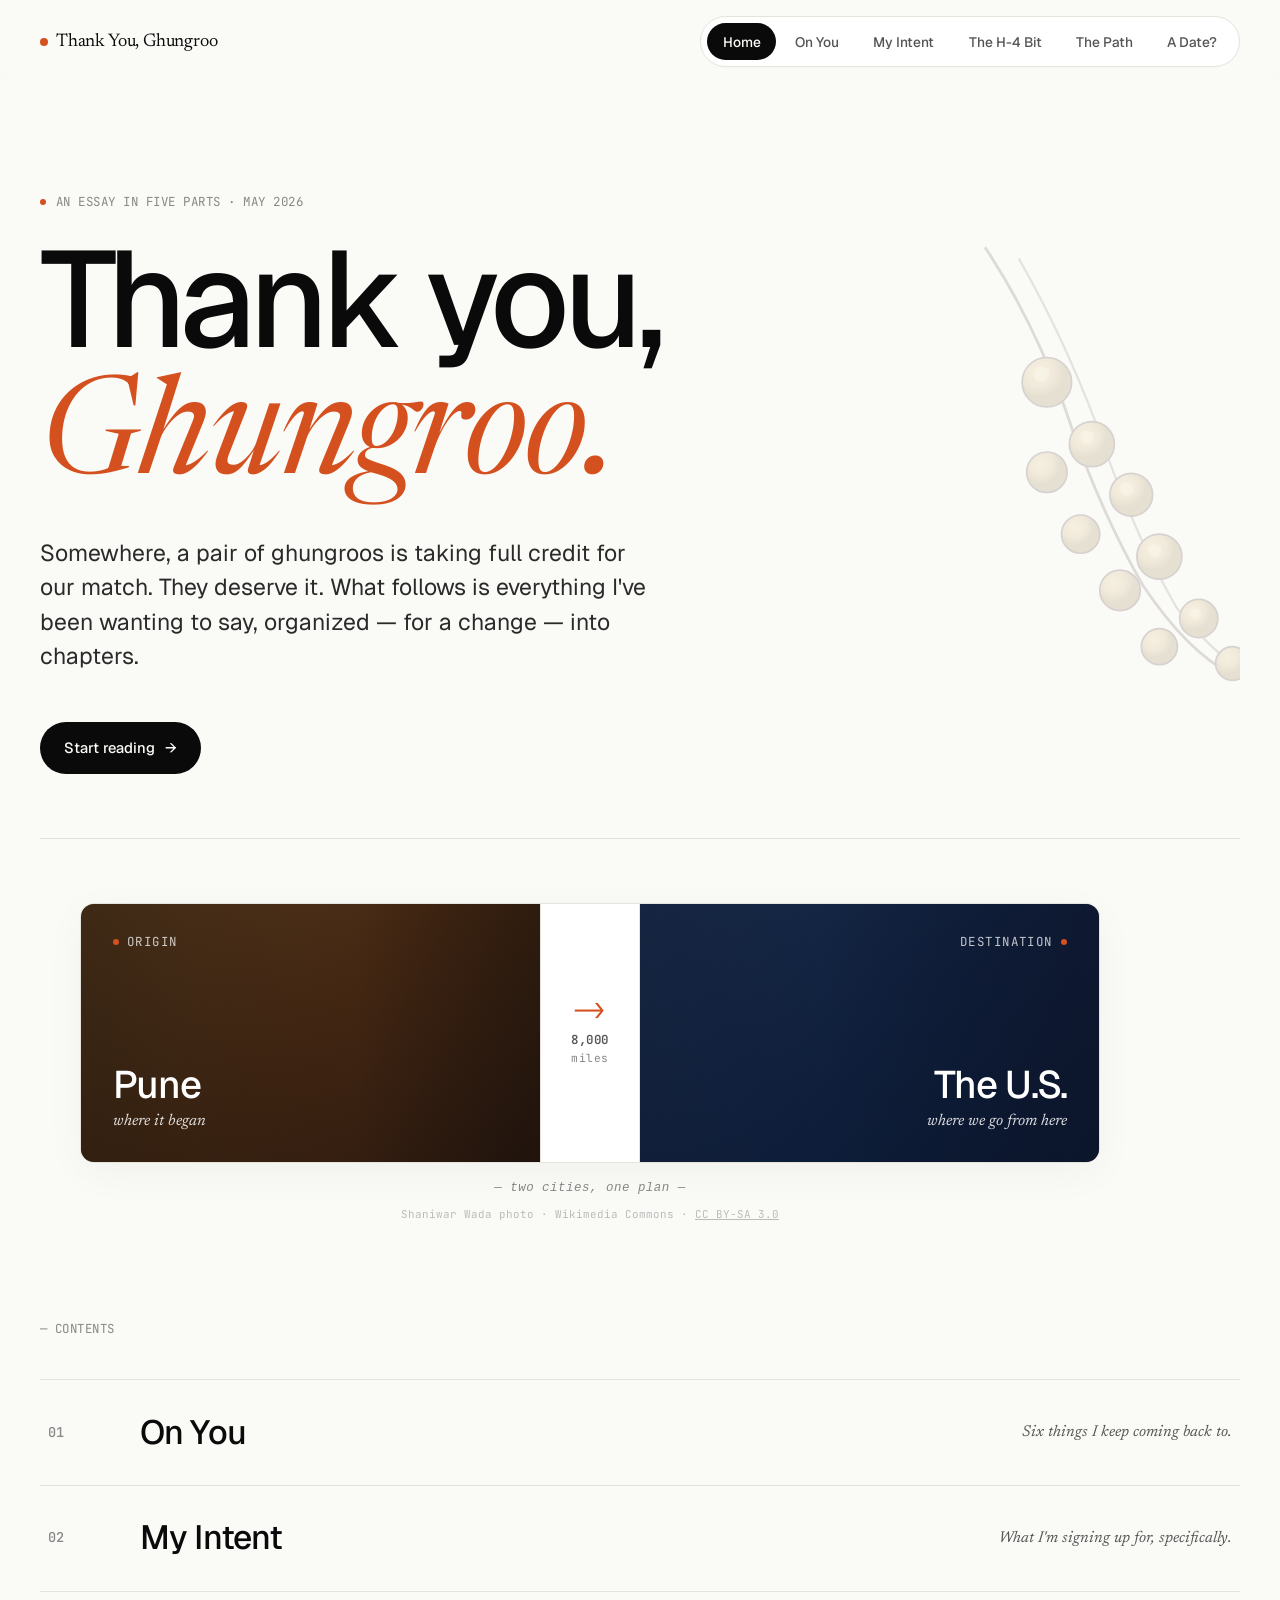
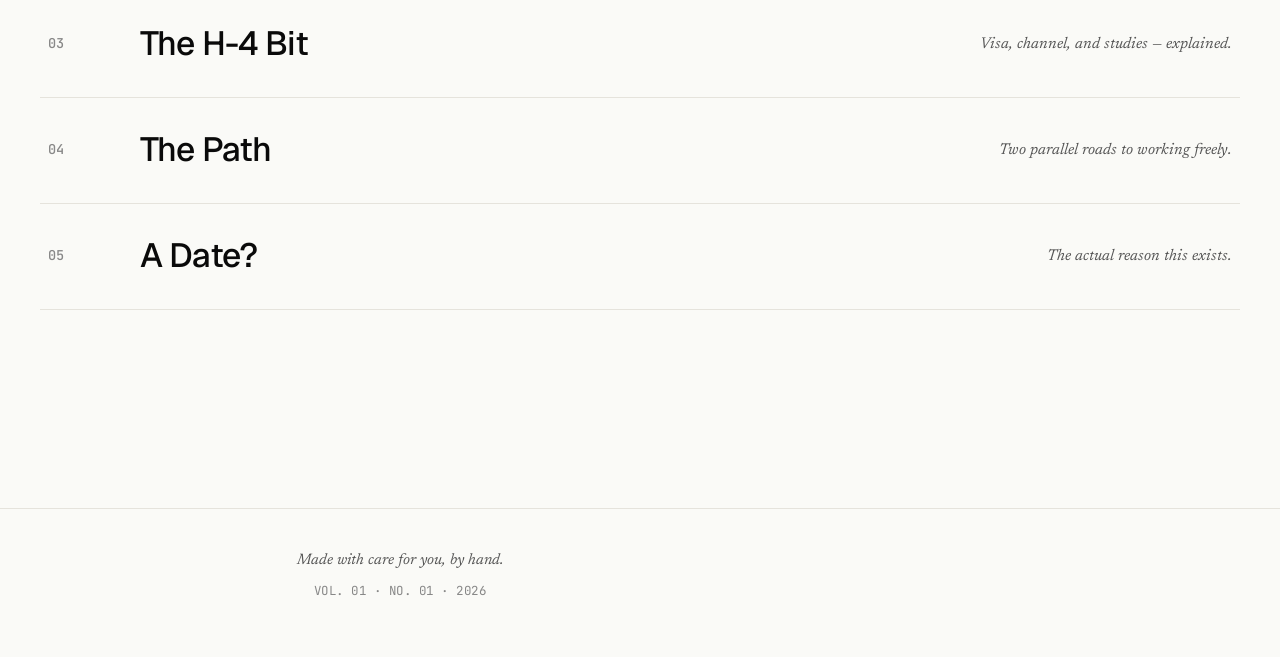
==== commit 15f8eb72: "version2" ====
--- a/index.html
+++ b/index.html
@@ -101,7 +101,7 @@
 
         <!-- Pune side -->
         <div style="position: relative; overflow: hidden; background: linear-gradient(135deg, #8B5A2B 0%, #5C3317 50%, #2D1810 100%);">
-          <div style="position: absolute; inset: 0; background-image: url('https://images.unsplash.com/photo-1567157577867-05ccb1388e66?w=900&q=80'); background-size: cover; background-position: center; opacity: 0.85;"></div>
+          <div style="position: absolute; inset: 0; background-image: url('https://upload.wikimedia.org/wikipedia/commons/4/43/Shaniwar_Wada_palace_walls_and_below.JPG'); background-size: cover; background-position: center; opacity: 0.85;"></div>
           <div style="position: absolute; inset: 0; background: linear-gradient(to right, rgba(20,15,10,0.65), rgba(20,15,10,0.35) 60%, rgba(20,15,10,0.55));"></div>
           <div style="position: relative; z-index: 1; padding: 1.75rem 2rem; height: 100%; display: flex; flex-direction: column; justify-content: space-between;">
             <div style="font-family: var(--mono); font-size: var(--t-mono); letter-spacing: 0.12em; text-transform: uppercase; color: rgba(255,255,255,0.75); display: flex; align-items: center; gap: 0.5rem;">
@@ -141,6 +141,7 @@
         </div>
       </div>
       <div style="font-family: var(--mono); font-size: var(--t-mono); letter-spacing: 0.04em; color: var(--fg-4); text-align: center; margin-top: 1rem; font-style: italic;">— two cities, one plan —</div>
+      <div style="font-family: var(--mono); font-size: 0.68rem; color: var(--fg-5); text-align: center; margin-top: 0.4rem;">Shaniwar Wada photo · Wikimedia Commons · <a href="https://creativecommons.org/licenses/by-sa/3.0/" style="color: inherit; text-decoration: underline;">CC BY-SA 3.0</a></div>
     </section>
 
     <section class="toc">
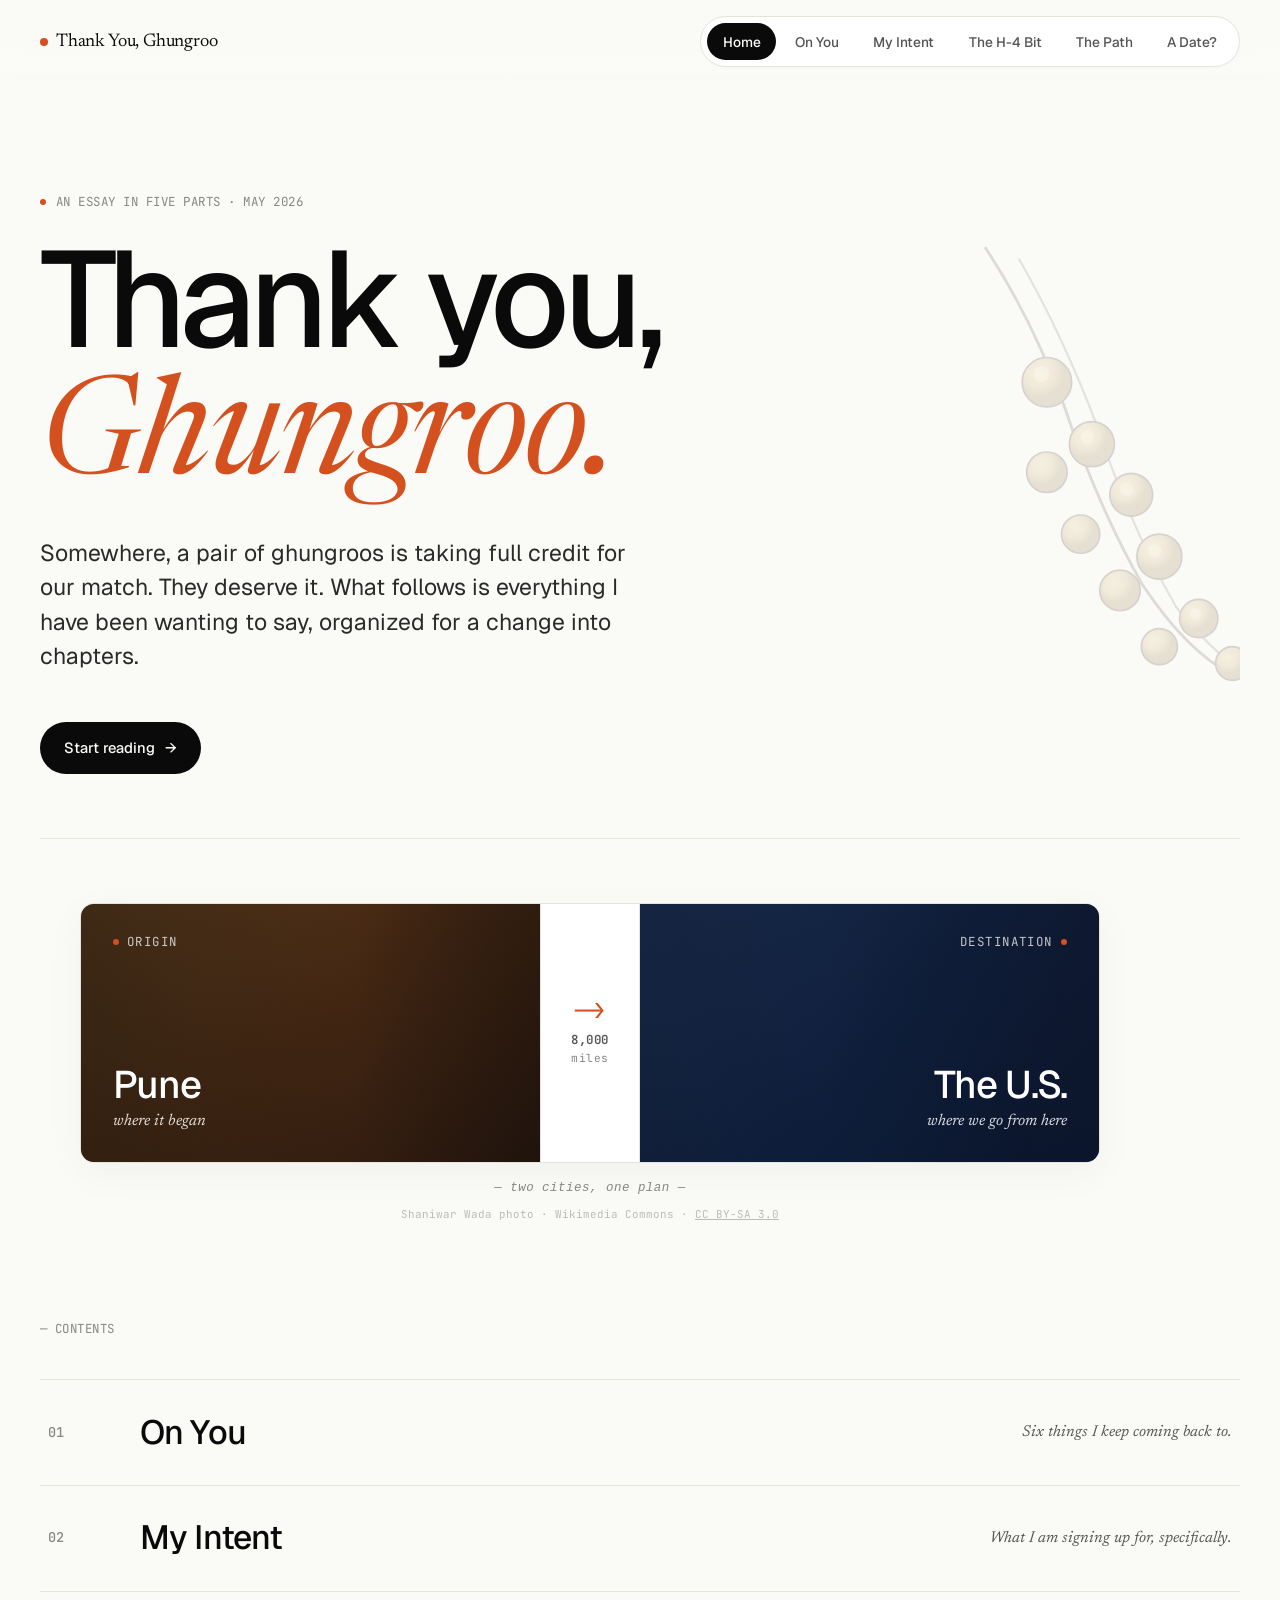
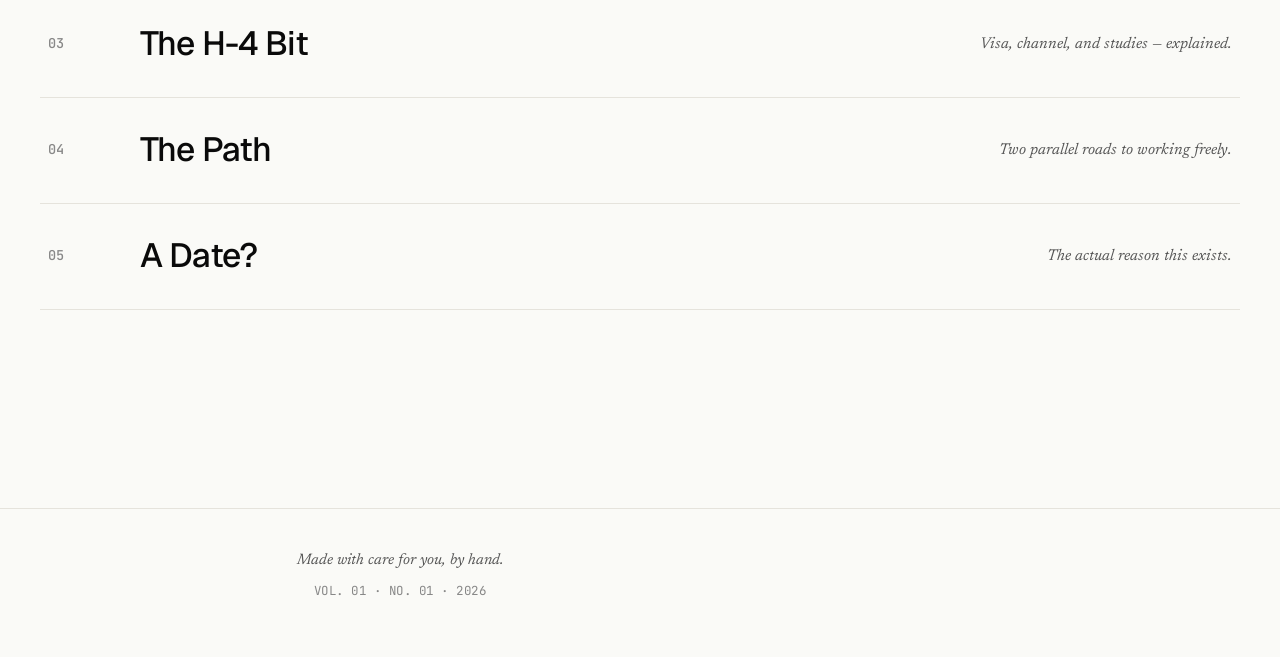
==== commit 78f9b4a4: "updated content" ====
--- a/index.html
+++ b/index.html
@@ -87,7 +87,7 @@
         <span class="eyebrow"><span class="dot"></span>An essay in five parts · May 2026</span>
         <h1>Thank you, <br/><span class="serif accent">Ghungroo.</span></h1>
         <p class="lead">
-          Somewhere, a pair of ghungroos is taking full credit for our match. They deserve it. What follows is everything I've been wanting to say, organized — for a change — into chapters.
+          Somewhere, a pair of ghungroos is taking full credit for our match. They deserve it. What follows is everything I have been wanting to say, organized for a change into chapters.
         </p>
         <a href="pages/about-you.html" class="btn">
           Start reading <span class="arrow">→</span>
@@ -158,7 +158,7 @@
           <a href="pages/my-intent.html">
             <span class="num">02</span>
             <span class="title">My Intent</span>
-            <span class="desc">What I'm signing up for, specifically.</span>
+            <span class="desc">What I am signing up for, specifically.</span>
           </a>
         </li>
         <li class="toc-item">
